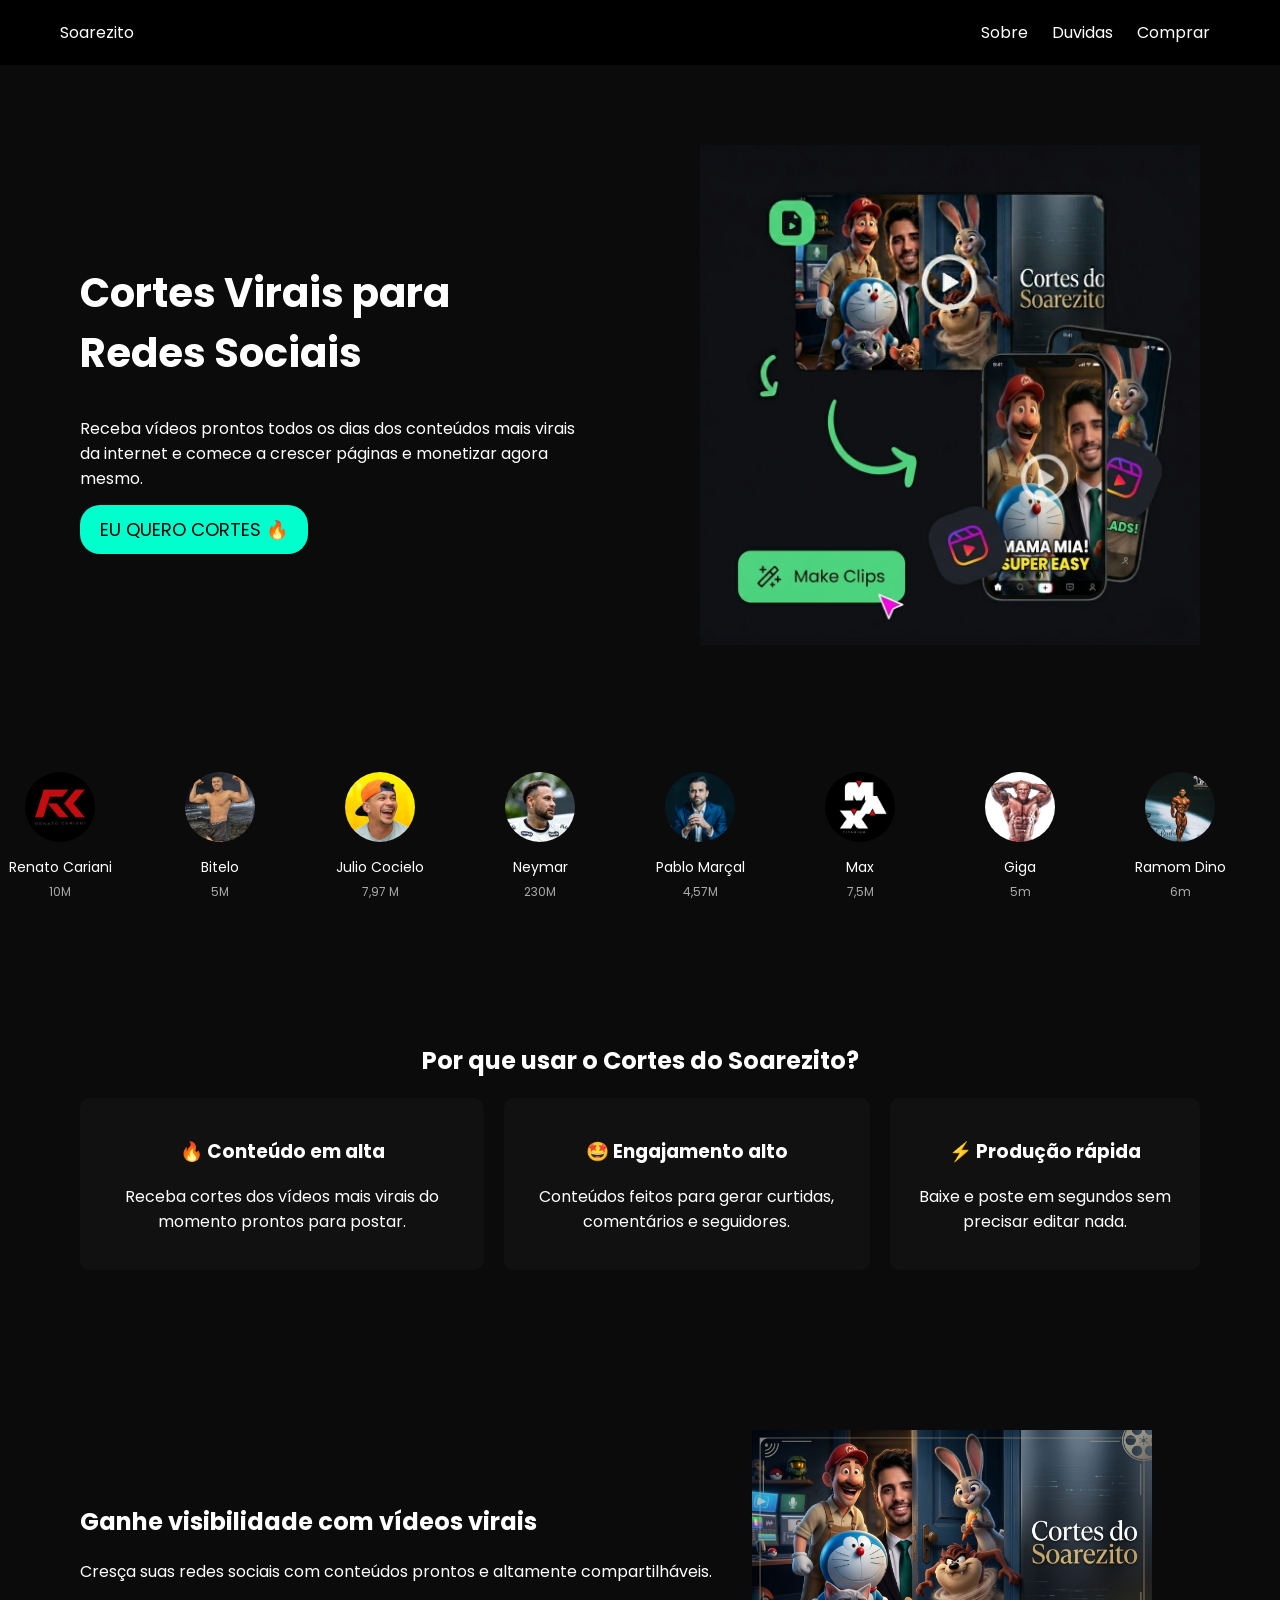
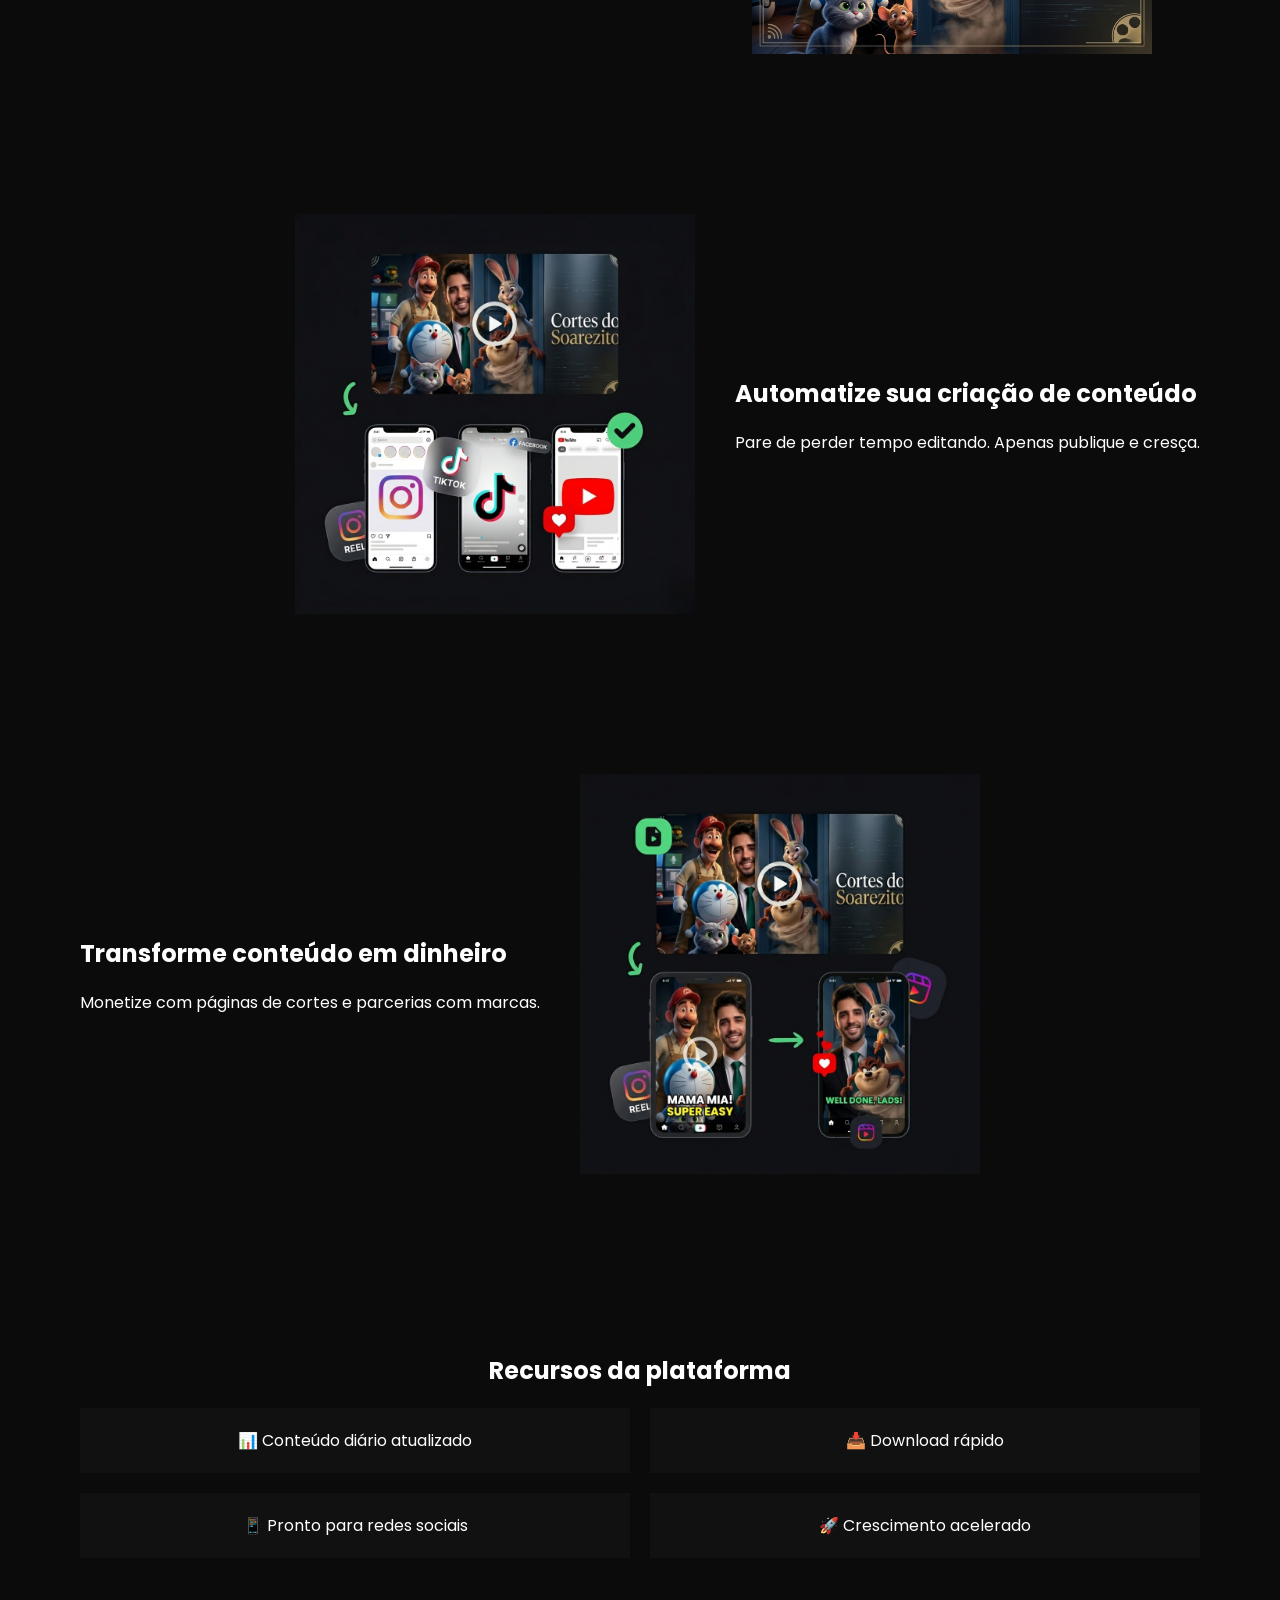
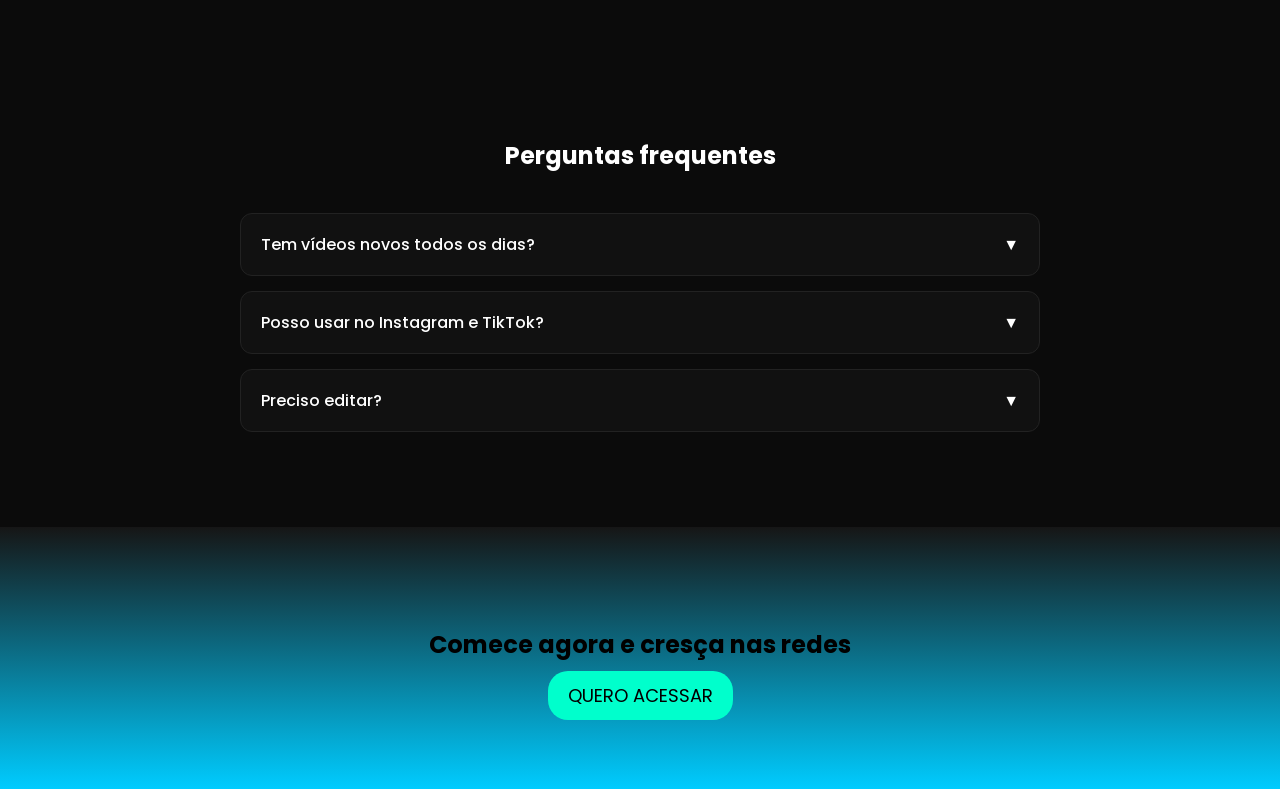
==== index.html @ 9e0bbc66 "first commit" ====
<!DOCTYPE html>
<html lang="pt-BR">
<head>
  <meta charset="UTF-8">
  <title>Cortes do Soarezito</title>
  <meta name="viewport" content="width=device-width, initial-scale=1.0">

  <link rel="stylesheet" href="style.css">
  <link href="https://fonts.googleapis.com/css2?family=Poppins:wght@300;500;700&display=swap" rel="stylesheet">
</head>

<body>

<!-- 🔝 NAVBAR -->
<header class="navbar">
  <div class="logo">Soarezito</div>

  <nav>
    <a href="sobre.html">Sobre</a>
    <a href="#faq">Duvidas</a>
    <a href="#hero">Comprar</a>
  </nav>

  
</header>

<!-- 🔥 HERO COMPLETO -->
<section class="hero" id="hero">

  <div class="hero-left">
    <h1>Cortes Virais para Redes Sociais</h1>

    <p>
      Receba vídeos prontos todos os dias dos conteúdos mais virais da internet
      e comece a crescer páginas e monetizar agora mesmo.
    </p>

 <div class="cta-box">
  <a href="SEU_LINK_DE_COMPRA_AQUI" class="btn primary big pulse">
    EU QUERO CORTES 🔥
  </a>
  
</div>   
  </div>
  

  <div class="hero-right">
    <img src="img/imagemtopo.png" alt="">
  </div>

</section>
<!-- 🔁 CARROSSEL DE CRIADORES -->
<section class="creators">

  <div class="carousel">
    <div class="carousel-track">

      <!-- DUPLICA OS ITENS PRA LOOP INFINITO -->
      <div class="creator">
        <img src="img/renatocariane.jpg" alt="">
        <p>Renato Cariani</p>
        <span>10M</span>
      </div>

      <div class="creator">
        <img src="img/bitelo.jpg" alt="">
        <p>Bitelo</p>
        <span>5M</span>
      </div>

      <div class="creator">
        <img src="img/julioCocielo.jpg" alt="">
        <p>Julio Cocielo</p>
        <span>7,97 M</span>
      </div>

      <!-- DUPLICA PRA LOOP SUAVE -->
      <div class="creator">
        <img src="img/Neymar.jpg"  alt="">
        <p>Neymar</p>
        <span>230M</span>
      </div>

      <div class="creator">
        <img src="img/pablomarçal.jpg" alt="">
        <p>Pablo Marçal</p>
        <span>4,57M</span>
      </div>

      <div class="creator">
        <img src="img/max.jpg"  alt="">
        <p>Max</p>
        <span>7,5M</span>
      </div>

       <div class="creator">
        <img src="img/giga.jpg" alt="">
        <p>Giga</p>
        <span>5m</span>
      </div>

       <div class="creator">
        <img src="img/ramomdino.jpg" alt="">
        <p>Ramom Dino</p>
        <span>6m</span>
      </div>

      <div class="creator">
        <img src="img/renatocariane.jpg" alt="">
        <p>Renato Cariani</p>
        <span>10M</span>
      </div>

  <div class="creator">
        <img src="img/richard.jpg" alt="">
        <p>Richard</p>
        <span>6m</span>
      </div>

       <div class="creator">
        <img src="img/Neymar.jpg"  alt="">
        <p>Neymar</p>
        <span>230M</span>
      </div>

      <div class="creator">
        <img src="img/pablomarçal.jpg" alt="">
        <p>Pablo Marçal</p>
        <span>4,57M</span>
      </div>

      <div class="creator">
        <img src="img/max.jpg"  alt="">
        <p>Max</p>
        <span>7,5M</span>
      </div>
       <div class="creator">
        <img src="img/Serjão.jpg"  alt="">
        <p>Space Today</p>
        <span>3,5M</span>
      </div>

      <div class="creator">
        <img src="img/Jogoaberto.jpg"  alt="">
        <p>Jogo Aberto</p>
        <span>6,5M</span>
      </div>

      <div class="creator">
        <img src="img/growph.jpg"  alt="">
        <p>JGrowph tv</p>
        <span>6,5M</span>
      </div>

      <div class="creator">
        <img src="img/renatocariane.jpg" alt="">
        <p>Renato Cariani</p>
        <span>10M</span>
      </div>

      <div class="creator">
        <img src="img/bitelo.jpg" alt="">
        <p>Bitelo</p>
        <span>5M</span>
      </div>

      <div class="creator">
        <img src="img/julioCocielo.jpg" alt="">
        <p>Julio Cocielo</p>
        <span>7,97 M</span>
      </div>

      <!-- DUPLICA PRA LOOP SUAVE -->
      <div class="creator">
        <img src="img/Neymar.jpg"  alt="">
        <p>Neymar</p>
        <span>230M</span>
      </div>

      <div class="creator">
        <img src="img/pablomarçal.jpg" alt="">
        <p>Pablo Marçal</p>
        <span>4,57M</span>
      </div>

      <div class="creator">
        <img src="img/max.jpg"  alt="">
        <p>Max</p>
        <span>7,5M</span>
      </div>

       <div class="creator">
        <img src="img/giga.jpg" alt="">
        <p>Giga</p>
        <span>5m</span>
      </div>

       <div class="creator">
        <img src="img/ramomdino.jpg" alt="">
        <p>Ramom Dino</p>
        <span>6m</span>
      </div>

      <div class="creator">
        <img src="img/renatocariane.jpg" alt="">
        <p>Renato Cariani</p>
        <span>10M</span>
      </div>

  <div class="creator">
        <img src="img/richard.jpg" alt="">
        <p>Richard</p>
        <span>6m</span>
      </div>

       <div class="creator">
        <img src="img/Neymar.jpg"  alt="">
        <p>Neymar</p>
        <span>230M</span>
      </div>

      <div class="creator">
        <img src="img/pablomarçal.jpg" alt="">
        <p>Pablo Marçal</p>
        <span>4,57M</span>
      </div>

      <div class="creator">
        <img src="img/max.jpg"  alt="">
        <p>Max</p>
        <span>7,5M</span>
      </div>
       <div class="creator">
        <img src="img/Serjão.jpg"  alt="">
        <p>Space Today</p>
        <span>3,5M</span>
      </div>

      <div class="creator">
        <img src="img/Jogoaberto.jpg"  alt="">
        <p>Jogo Aberto</p>
        <span>6,5M</span>
      </div>

      <div class="creator">
        <img src="img/growph.jpg"  alt="">
        <p>JGrowph tv</p>
        <span>6,5M</span>
      </div>
    </div>
  </div>

</section>

<!-- 🔥 BENEFÍCIOS GRANDES -->
<section class="benefits">

  <h2>Por que usar o Cortes do Soarezito?</h2>

  <div class="benefits-grid">

    <div class="benefit">
      <h3>🔥 Conteúdo em alta</h3>
      <p>Receba cortes dos vídeos mais virais do momento prontos para postar.</p>
    </div>

    <div class="benefit">
      <h3>🤩 Engajamento alto</h3>
      <p>Conteúdos feitos para gerar curtidas, comentários e seguidores.</p>
    </div>

    <div class="benefit">
      <h3>⚡ Produção rápida</h3>
      <p>Baixe e poste em segundos sem precisar editar nada.</p>
    </div>

  </div>

</section>

<!-- 🔄 SEÇÕES ALTERNADAS (IGUAL OPUS) -->
<section class="split">
  <div class="text">
    <h2>Ganhe visibilidade com vídeos virais</h2>
    <p>
      Cresça suas redes sociais com conteúdos prontos e altamente compartilháveis.
    </p>
  </div>
  <img src="img/imagemcortbanner.png" alt="">
</section>

<section class="split reverse">
  <div class="text">
    <h2>Automatize sua criação de conteúdo</h2>
    <p>
      Pare de perder tempo editando. Apenas publique e cresça.
    </p>
  </div>
  <img src="img/cortesimagemdivulgação.jpg" alt="">
</section>

<section class="split">
  <div class="text">
    <h2>Transforme conteúdo em dinheiro</h2>
    <p>
      Monetize com páginas de cortes e parcerias com marcas.
    </p>
  </div>
  <img src="img/cortenovo.png" alt="">
</section>

<!-- ⚙️ FEATURES COMPLETO -->
<section class="features">
  <h2>Recursos da plataforma</h2>

  <div class="grid">
    <div class="card">📊 Conteúdo diário atualizado</div>
    <div class="card">📥 Download rápido</div>
    <div class="card">📱 Pronto para redes sociais</div>
    <div class="card">🚀 Crescimento acelerado</div>
  </div>
</section>

<!-- ❓ FAQ -->
<section class="faq" id="faq">
  <h2>Perguntas frequentes</h2>

  <div class="faq-item">
    <div class="q">Tem vídeos novos todos os dias?</div>
    <div class="a">Sim, você recebe conteúdos atualizados diariamente.</div>
  </div>

  <div class="faq-item">
    <div class="q">Posso usar no Instagram e TikTok?</div>
    <div class="a">Sim, os vídeos são otimizados para todas as plataformas.</div>
  </div>

  <div class="faq-item">
    <div class="q">Preciso editar?</div>
    <div class="a">Não, tudo já vem pronto.</div>
  </div>

</section>

<!-- 🚀 CTA FINAL -->
<section class="cta">
  <h2>Comece agora e cresça nas redes</h2>
  <a href="#" class="btn primary big">QUERO ACESSAR</a>
</section>

<script src="js/script.js" defer></script>
</body>
</html>
---- style.css ----
body {
  margin: 0;
  font-family: 'Poppins';
  background: #0b0b0b;
  color: white;
}

/* NAVBAR */
.navbar {
  display: flex;
  justify-content: space-between;
  padding: 20px 60px;
  align-items: center;
  position: sticky;
  top: 0;
  background: #000;
}

.navbar a {
  margin: 0 10px;
  color: white;
  text-decoration: none;
}

/* HERO */
.hero {
  display: flex;
  padding: 80px;
  align-items: center;
  justify-content: space-between;
}.hero-right img {
  width: 500px;
}

.hero-left {
  max-width: 500px;
}

.hero h1 {
  font-size: 40px;
}

.input-box {
  display: flex;
  margin: 20px 0;
}

.input-box input {
  flex: 1;
  padding: 15px;
  border-radius: 10px 0 0 10px;
  border: none;
}


.input-box button {
  padding: 15px;
  background: #00ffcc;
  border: none;
}
/*botão do inicio*/
.cta-box {
  margin: 25px 0;
}

/* botão maior */
.big {
  font-size: 18px;
  padding: 18px 35px;
}

/* efeito pulse (chama atenção) */
.pulse {
  animation: pulse 1.5s infinite;
}

@keyframes pulse {
  0% {
    transform: scale(1);
    box-shadow: 0 0 0 0 rgba(0,255,204, 0.7);
  }
  70% {
    transform: scale(1.05);
    box-shadow: 0 0 0 15px rgba(0,255,204, 0);
  }
  100% {
    transform: scale(1);
  }
}
/* BOTÕES */
.btn {
  padding: 12px 20px;
  border-radius: 20px;
  text-decoration: none;
}

.primary {
  background: #00ffcc;
  color: black;
}

/* BENEFITS */
.benefits {
  padding: 80px;
  text-align: center;
}

.benefits-grid {
  display: flex;
  gap: 20px;
  justify-content: center;
}

.benefit {
  background: #111;
  padding: 20px;
  border-radius: 10px;
}

/* SPLIT */
.split {
  display: flex;
  padding: 80px;
  gap: 40px;
  align-items: center;
}

.reverse {
  flex-direction: row-reverse;
}

.split img {
  width: 400px;
} /*imagens em movimento*/
.creators {
  overflow: hidden;
  padding: 40px 0;
  
}

/* container */
.carousel {
  width: 100%;
  overflow: hidden;
}

/* trilho animado */
.carousel-track {
  display: flex;
  gap: 40px;
  width: max-content;
  animation: scroll 20s linear infinite;
}

/* animação infinita */
@keyframes scroll {
  from {
    transform: translateX(0);
  }
  to {
    transform: translateX(-50%);
  }
}

/* card */
.creator {
  text-align: center;
  min-width: 120px;
}

/* imagem redonda */
.creator img {
  width: 70px;
  height: 70px;
  border-radius: 50%;
  margin-bottom: 8px;
  object-fit: cover;
}

/* nome */
.creator p {
  font-size: 14px;
  margin: 0;
}

/* seguidores */
.creator span {
  font-size: 12px;
  color: #aaa;
}

/* FEATURES */
.features {
  padding: 80px;
  text-align: center;
}

.grid {
  display: grid;
  grid-template-columns: repeat(2, 1fr);
  gap: 20px;
}

.card {
  background: #111;
  padding: 20px;
}

.faq {
  padding: 80px 20px;
  max-width: 800px;
  margin: auto;
}

.faq h2 {
  text-align: center;
  margin-bottom: 40px;
}

.faq-item {
  background: #111;
  border-radius: 12px;
  margin-bottom: 15px;
  overflow: hidden;
  transition: 0.3s;
  border: 1px solid #222;
}

.faq-item:hover {
  border-color: #00ffcc;
}

.q {
  padding: 18px 20px;
  cursor: pointer;
  font-weight: 500;
  position: relative;
}

/* seta */
.q::after {
  content: "▼";
  position: absolute;
  right: 20px;
  transition: 0.3s;
}

/* quando ativo */
.faq-item.active .q::after {
  transform: rotate(180deg);
}

.a {
  max-height: 0;
  overflow: hidden;
  padding: 0 20px;
  color: #aaa;
  transition: all 0.4s ease;
}

.faq-item.active .a {
  max-height: 200px;
  padding: 15px 20px 20px;
}

/* CTA */
.cta {
  text-align: center;
  padding: 80px;
  background: linear-gradient(#161616, #00ccff);
  color: black;
}
.cta .btn:hover {
  transform: scale(1.1);
  background: #111;
  box-shadow: 0 15px 40px rgba(0,0,0,0.6);
}@keyframes pulseDark {
  0% {
    box-shadow: 0 0 0 0 rgba(0,0,0,0.5);
  }
  70% {
    box-shadow: 0 0 0 15px rgba(0,0,0,0);
  }
  100% {
    box-shadow: 0 0 0 0 rgba(0,0,0,0);
  }
}

/* RESPONSIVE */
@media (max-width: 900px) {

  .hero {
    flex-direction: column;
    text-align: center;
    padding: 40px 20px;
  }

  .hero-right img {
    width: 100%;
    max-width: 300px;
    margin-top: 20px;
  }

  .split {
    flex-direction: column;
    padding: 40px 20px;
    text-align: center;
  }

  .split img {
    width: 100%;
    max-width: 300px;
  }

  .benefits-grid {
    flex-direction: column;
  }

  .grid {
    grid-template-columns: 1fr;
  }

  .navbar {
    padding: 20px;
    flex-direction: column;
    gap: 10px;
  }

}
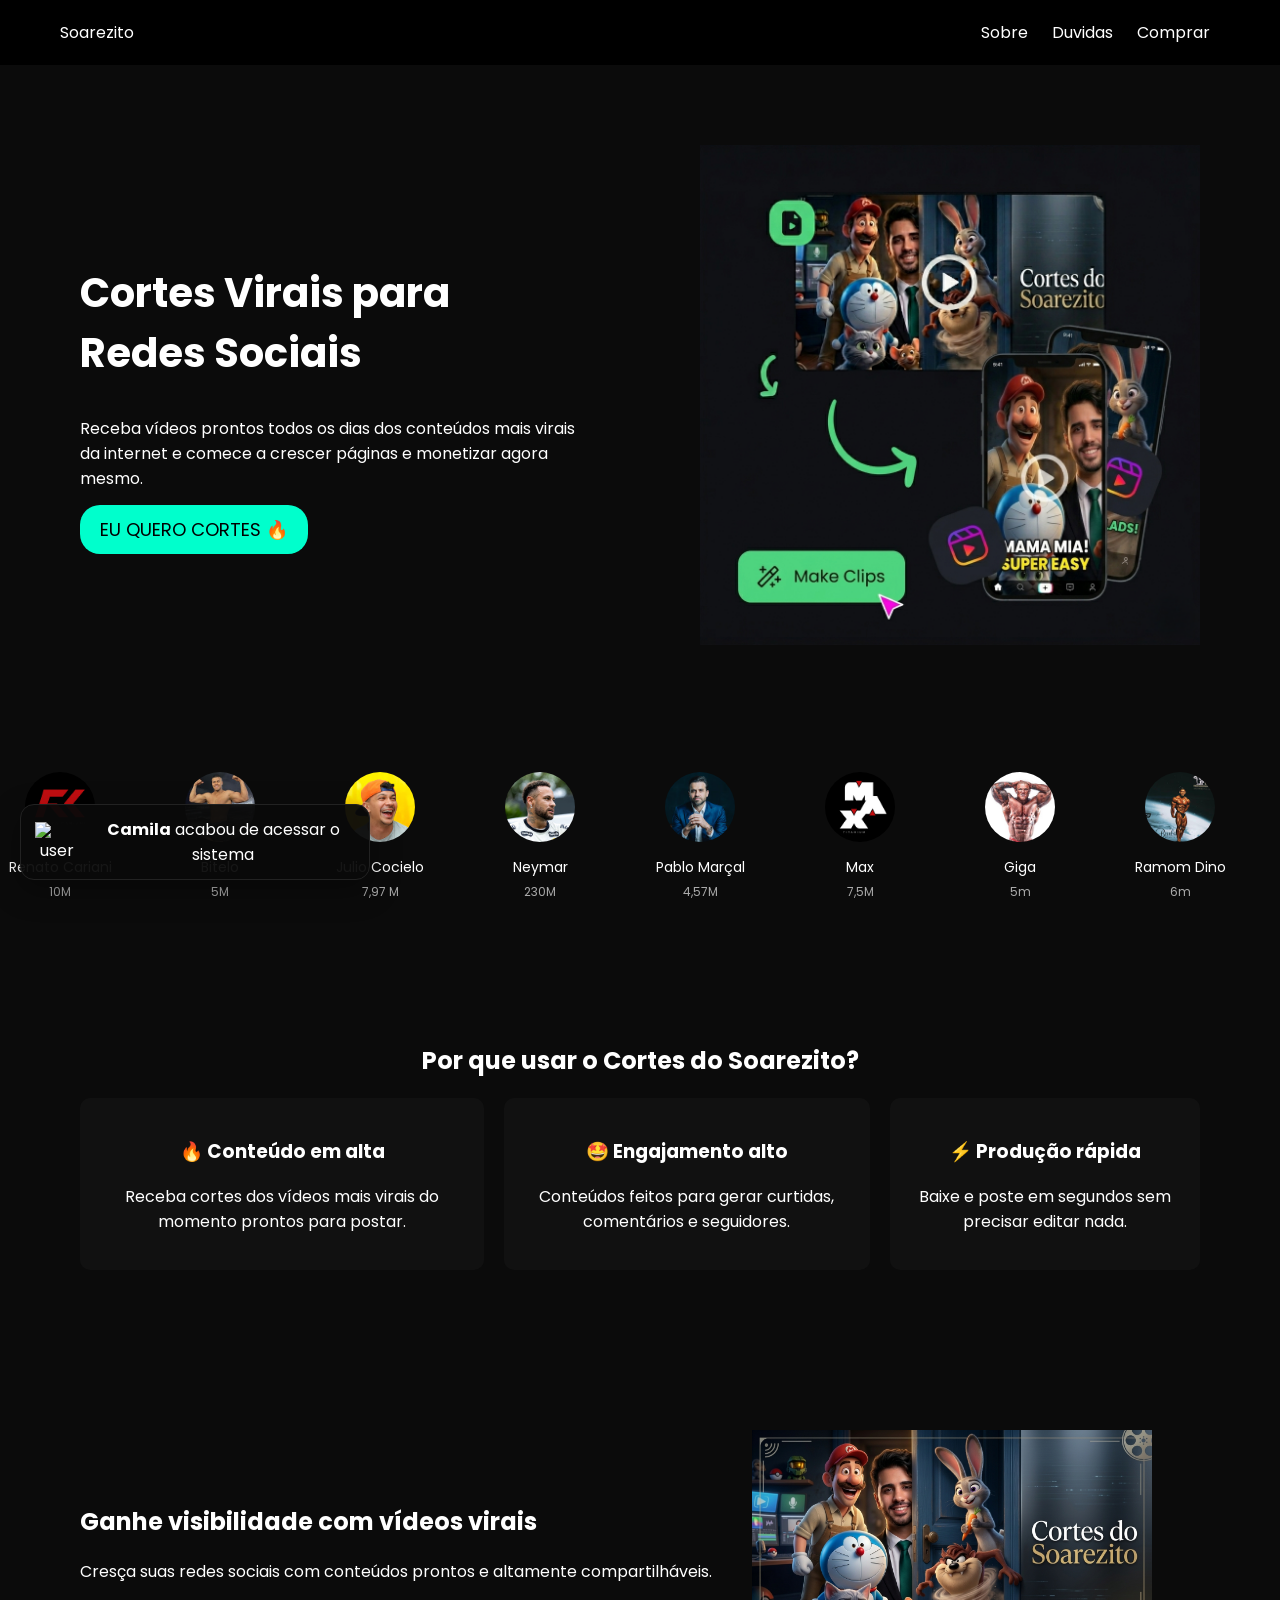
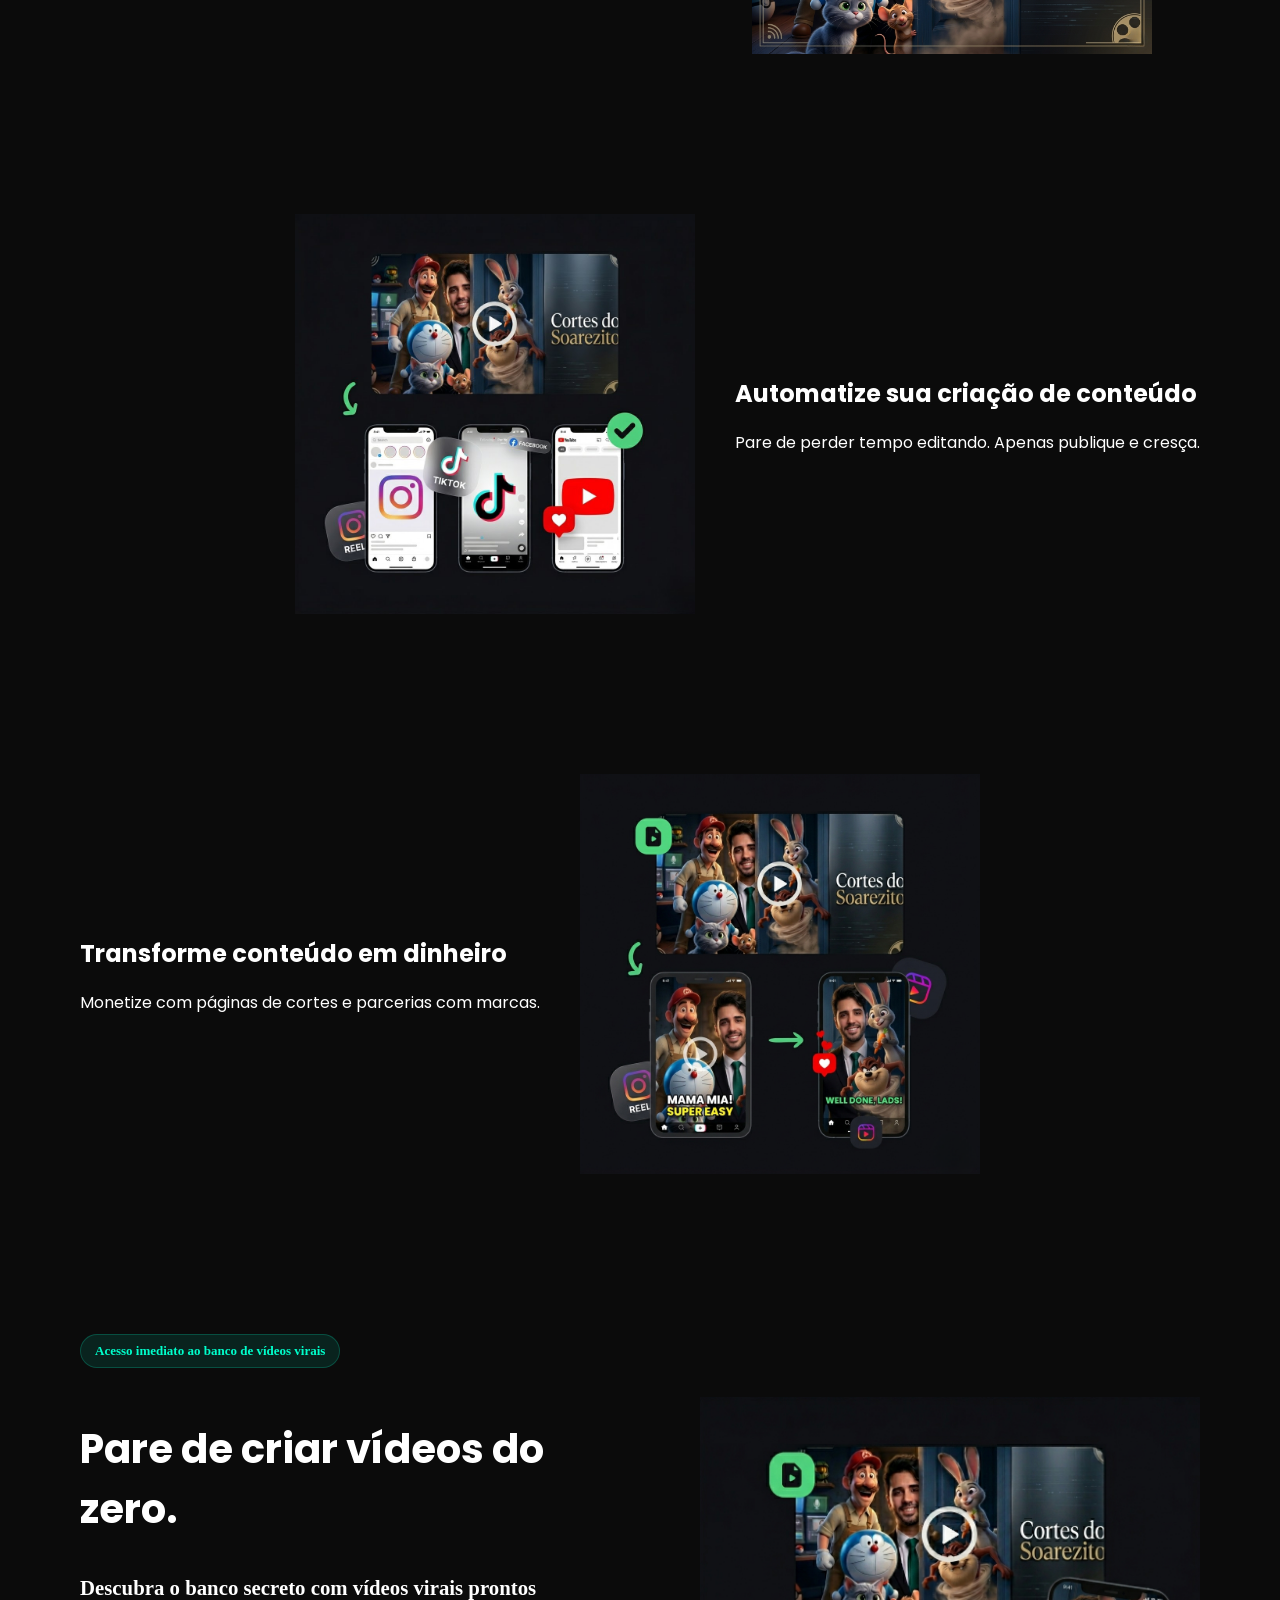
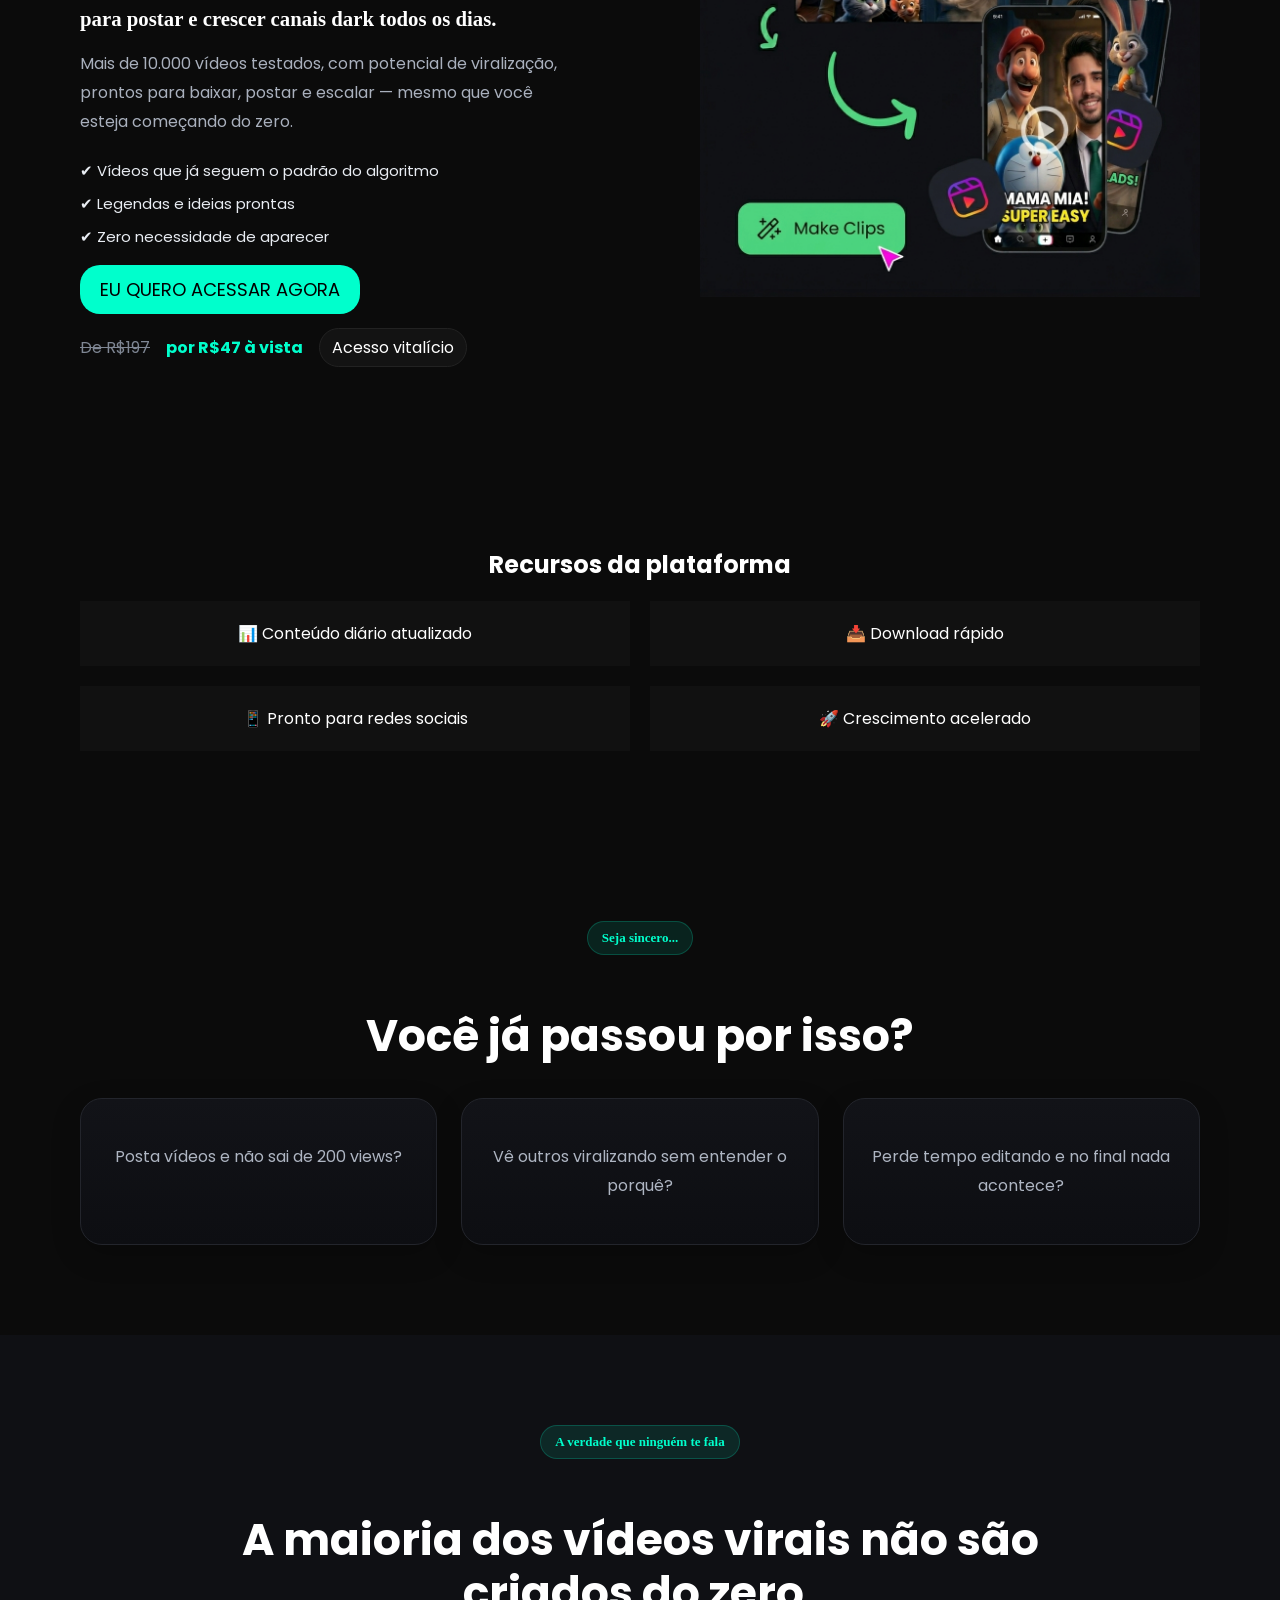
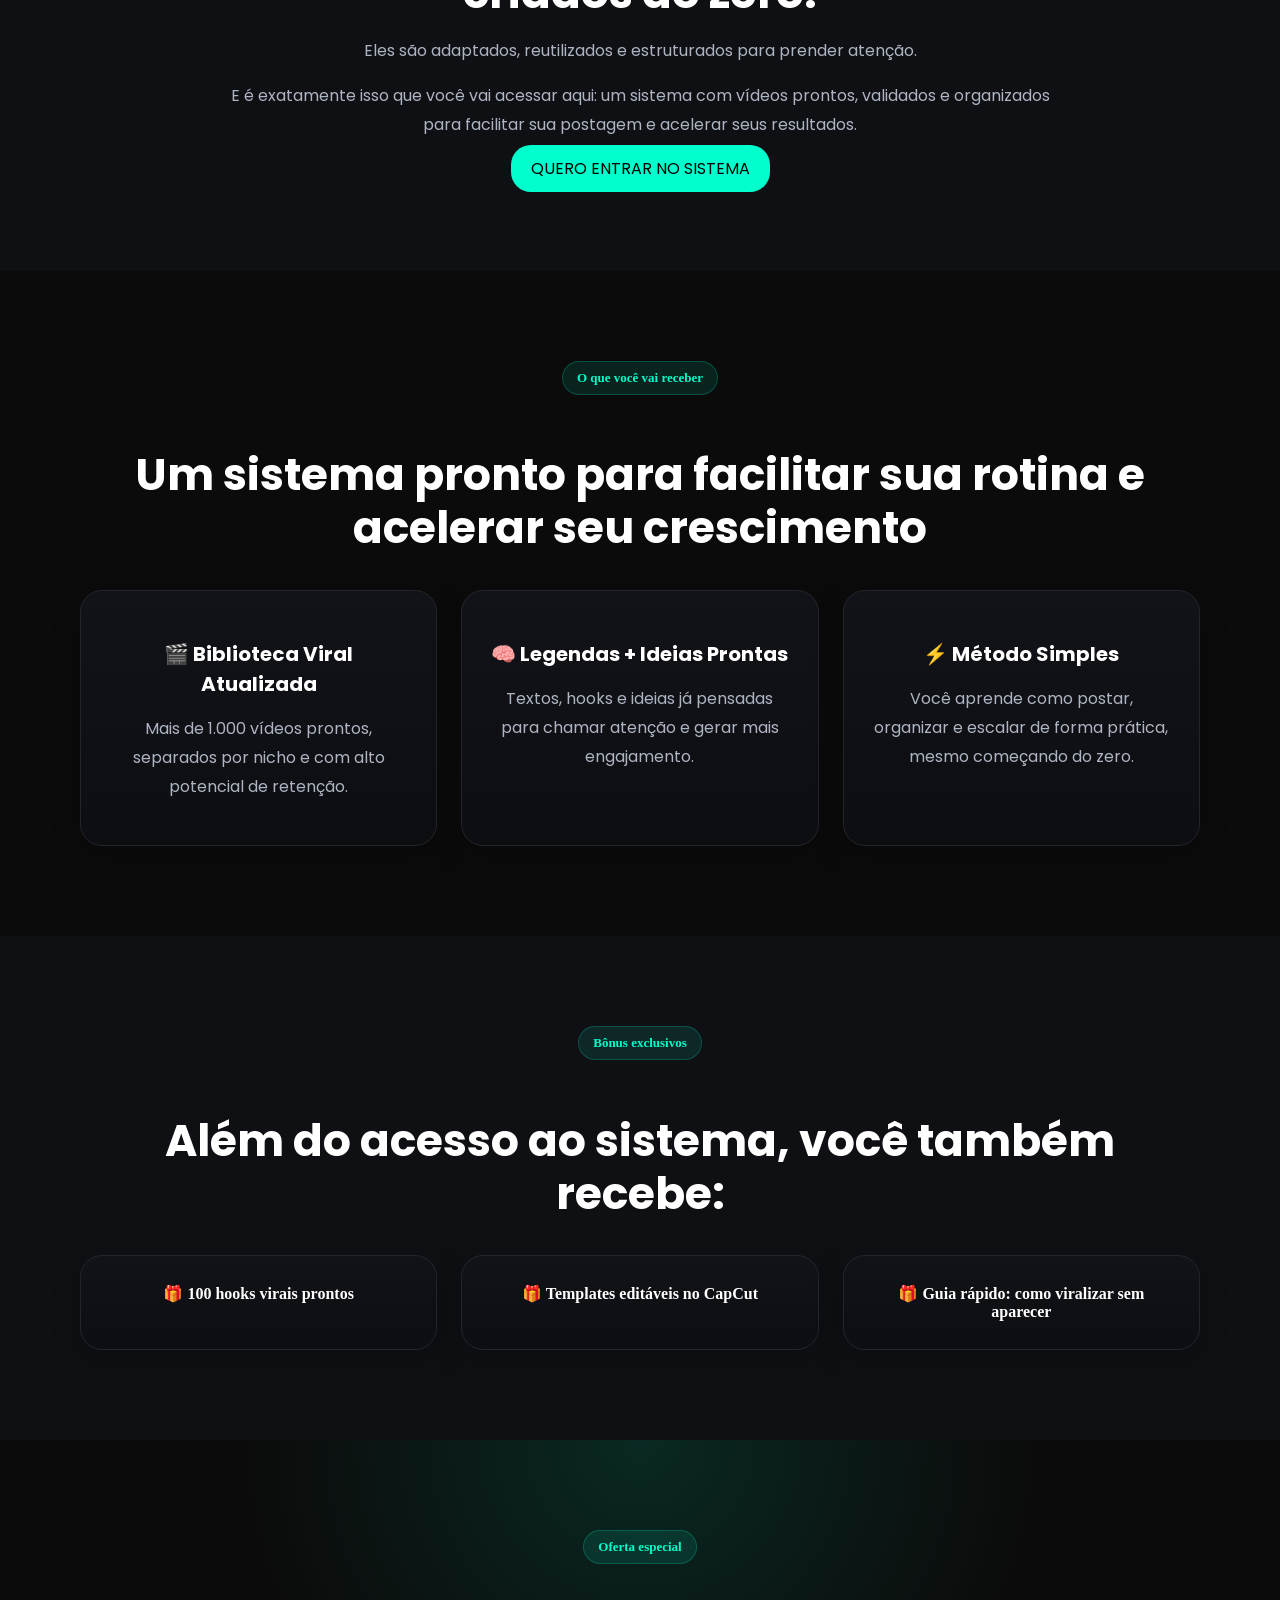
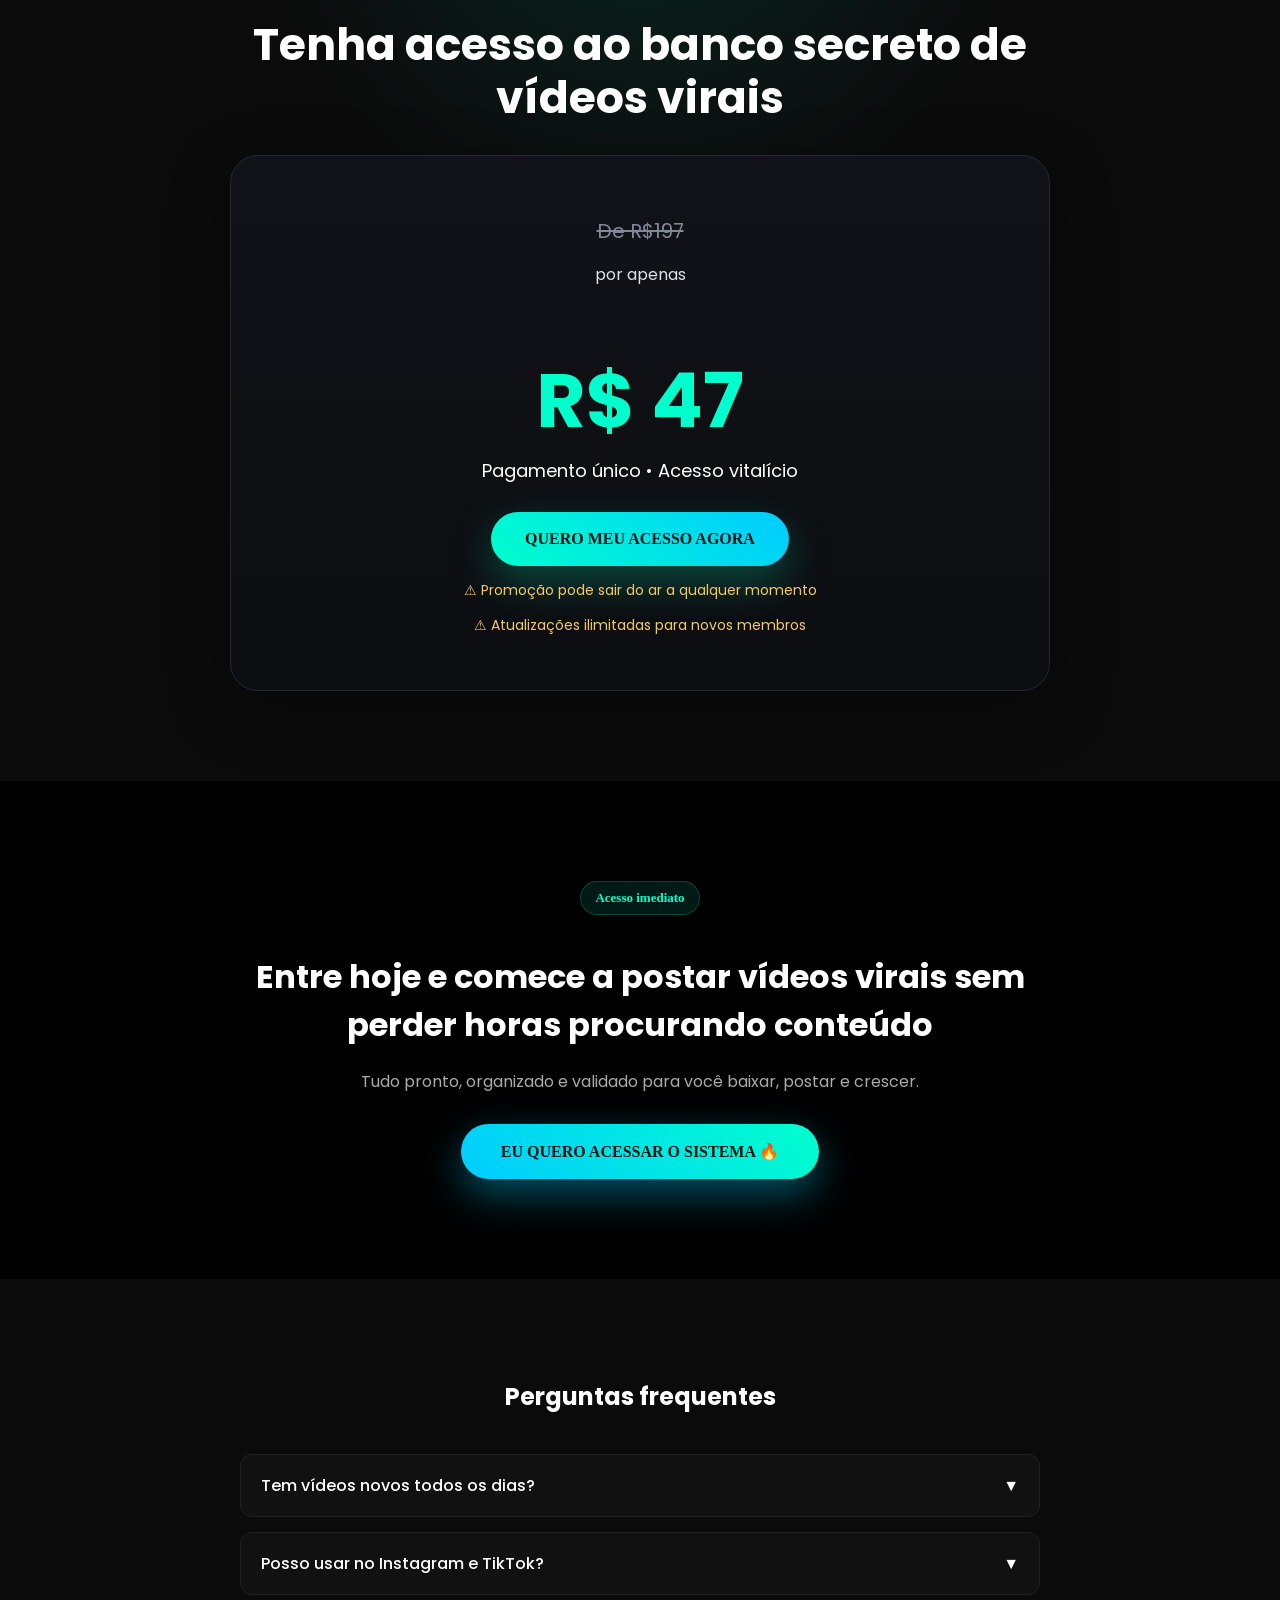
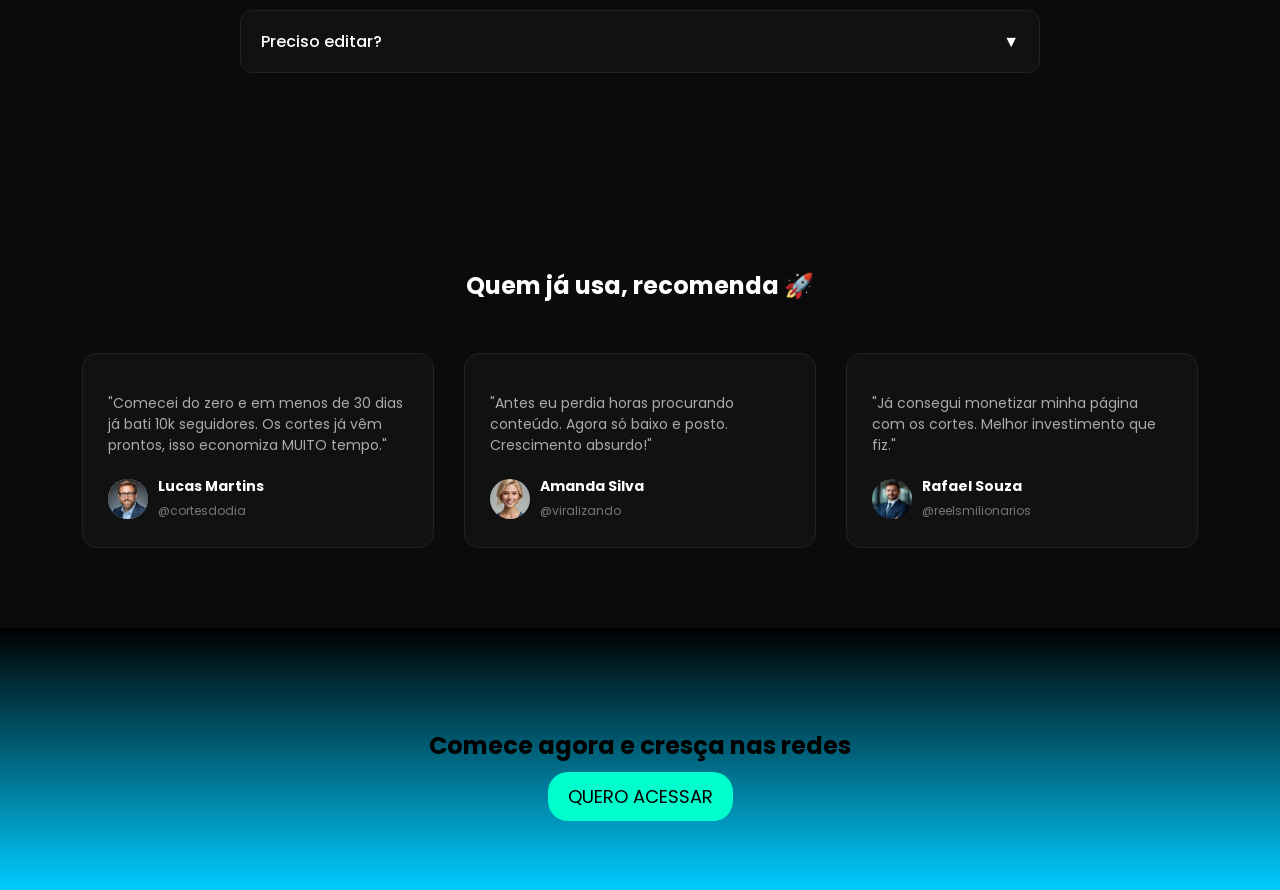
==== commit bf137f05: "first atualizado" ====
--- a/index.html
+++ b/index.html
@@ -307,8 +307,46 @@
     </p>
   </div>
   <img src="img/cortenovo.png" alt="">
-</section>
-
+<!-- seção de informções e venda -->
+  
+</section>
+<section class="hero" id="hero">
+  <div class="hero-left">
+    <span class="tag">Acesso imediato ao banco de vídeos virais</span>
+
+    <h1>Pare de criar vídeos do zero.</h1>
+
+    <p class="hero-subtitle">
+      Descubra o banco secreto com vídeos virais prontos para postar e crescer canais dark todos os dias.
+    </p>
+
+    <p class="hero-description">
+      Mais de 10.000 vídeos testados, com potencial de viralização, prontos para baixar, postar e escalar — mesmo que você esteja começando do zero.
+    </p>
+
+    <div class="hero-mini-benefits">
+      <span>✔ Vídeos que já seguem o padrão do algoritmo</span>
+      <span>✔ Legendas e ideias prontas</span>
+      <span>✔ Zero necessidade de aparecer</span>
+    </div>
+
+    <div class="cta-box">
+      <a href="SEU_LINK_DE_MEMBROS_AQUI" class="btn primary big pulse">
+        EU QUERO ACESSAR AGORA
+      </a>
+    </div>
+
+    <div class="price-inline">
+      <span class="old-price">De R$197</span>
+      <span class="new-price">por R$47 à vista</span>
+      <span class="lifetime">Acesso vitalício</span>
+    </div>
+  </div>
+
+  <div class="hero-right">
+    <img src="img/imagemtopo.png" alt="Banco de vídeos virais">
+  </div>
+</section>
 <!-- ⚙️ FEATURES COMPLETO -->
 <section class="features">
   <h2>Recursos da plataforma</h2>
@@ -320,7 +358,122 @@
     <div class="card">🚀 Crescimento acelerado</div>
   </div>
 </section>
-
+<!--seção para quem ainda está com duvidas -->
+
+<section class="pain-section">
+  <div class="container">
+    <span class="section-tag">Seja sincero...</span>
+    <h2>Você já passou por isso?</h2>
+
+    <div class="pain-grid">
+      <div class="pain-card">
+        <p>Posta vídeos e não sai de 200 views?</p>
+      </div>
+
+      <div class="pain-card">
+        <p>Vê outros viralizando sem entender o porquê?</p>
+      </div>
+
+      <div class="pain-card">
+        <p>Perde tempo editando e no final nada acontece?</p>
+      </div>
+    </div>
+  </div>
+</section>
+<section class="belief-break">
+  <div class="container narrow">
+    <span class="section-tag">A verdade que ninguém te fala</span>
+    <h2>A maioria dos vídeos virais não são criados do zero.</h2>
+
+    <p>
+      Eles são adaptados, reutilizados e estruturados para prender atenção.
+    </p>
+
+    <p>
+      E é exatamente isso que você vai acessar aqui: um sistema com vídeos prontos, validados e organizados para facilitar sua postagem e acelerar seus resultados.
+    </p>
+
+    <a href="SEU_LINK_DE_MEMBROS_AQUI" class="btn primary">
+      QUERO ENTRAR NO SISTEMA
+    </a>
+  </div>
+</section>
+<section class="deliver-section" id="recursos">
+  <div class="container">
+    <span class="section-tag">O que você vai receber</span>
+    <h2>Um sistema pronto para facilitar sua rotina e acelerar seu crescimento</h2>
+
+    <div class="deliver-grid">
+      <div class="deliver-card">
+        <h3>🎬 Biblioteca Viral Atualizada</h3>
+        <p>Mais de 1.000 vídeos prontos, separados por nicho e com alto potencial de retenção.</p>
+      </div>
+
+      <div class="deliver-card">
+        <h3>🧠 Legendas + Ideias Prontas</h3>
+        <p>Textos, hooks e ideias já pensadas para chamar atenção e gerar mais engajamento.</p>
+      </div>
+
+      <div class="deliver-card">
+        <h3>⚡ Método Simples</h3>
+        <p>Você aprende como postar, organizar e escalar de forma prática, mesmo começando do zero.</p>
+      </div>
+    </div>
+  </div>
+</section>
+<section class="bonus-section">
+  <div class="container">
+    <span class="section-tag">Bônus exclusivos</span>
+    <h2>Além do acesso ao sistema, você também recebe:</h2>
+
+    <div class="bonus-grid">
+      <div class="bonus-card">🎁 100 hooks virais prontos</div>
+      <div class="bonus-card">🎁 Templates editáveis no CapCut</div>
+      <div class="bonus-card">🎁 Guia rápido: como viralizar sem aparecer</div>
+    </div>
+  </div>
+</section>
+<section class="offer-section" id="comprar">
+  <div class="container narrow">
+    <span class="section-tag">Oferta especial</span>
+    <h2>Tenha acesso ao banco secreto de vídeos virais</h2>
+
+    <div class="offer-box">
+      <p class="offer-old">De R$197</p>
+      <p class="offer-now">por apenas</p>
+      <p class="offer-price">R$ 47</p>
+      <p class="offer-info">Pagamento único • Acesso vitalício</p>
+
+      <a href="SEU_LINK_DE_MEMBROS_AQUI" class="btn offer-btn">
+        QUERO MEU ACESSO AGORA
+      </a>
+
+      <p class="offer-warning">⚠ Promoção pode sair do ar a qualquer momento</p>
+      <p class="offer-warning">⚠ Atualizações ilimitadas para novos membros</p>
+    </div>
+  </div>
+</section>
+<!-- 🚀 CTA FINAL EXCLUSIVO -->
+<section class="cta-section-exclusive" id="cta">
+  <div class="container narrow">
+
+  <span class="section-tag">Acesso imediato</span>
+
+    <h2>
+      Entre hoje e comece a postar vídeos virais sem perder horas procurando conteúdo
+    </h2>
+
+    <p>
+      Tudo pronto, organizado e validado para você baixar, postar e crescer.
+    </p>
+
+    <a href="SEU_LINK_DE_MEMBROS_AQUI" class="cta-btn-exclusive">
+      EU QUERO ACESSAR O SISTEMA 🔥
+    </a>
+
+  </div>
+</section>
+</section>
 <!-- ❓ FAQ -->
 <section class="faq" id="faq">
   <h2>Perguntas frequentes</h2>
@@ -341,13 +494,79 @@
   </div>
 
 </section>
-
+<!-- 💬 DEPOIMENTOS -->
+<section class="testimonials">
+
+  <h2>Quem já usa, recomenda 🚀</h2>
+
+  <div class="testimonials-grid">
+
+    <div class="testimonial">
+      <p>
+        "Comecei do zero e em menos de 30 dias já bati 10k seguidores. 
+        Os cortes já vêm prontos, isso economiza MUITO tempo."
+      </p>
+
+      <div class="user">
+        <img src="img/imagescortehomem.jpeg" alt="">
+        <div>
+          <strong>Lucas Martins</strong>
+          <span>@cortesdodia</span>
+        </div>
+      </div>
+    </div>
+
+    <div class="testimonial">
+      <p>
+        "Antes eu perdia horas procurando conteúdo. Agora só baixo e posto. 
+        Crescimento absurdo!"
+      </p>
+
+      <div class="user">
+        <img src="img/imagescortes.jpeg" alt="">
+        <div>
+          <strong>Amanda Silva</strong>
+          <span>@viralizando</span>
+        </div>
+      </div>
+    </div>
+
+    <div class="testimonial">
+      <p>
+        "Já consegui monetizar minha página com os cortes. Melhor investimento que fiz."
+      </p>
+
+      <div class="user">
+        <img src="img/fotoria-ai-professional-headshots-hero3.jpg" alt="">
+        <div>
+          <strong>Rafael Souza</strong>
+          <span>@reelsmilionarios</span>
+        </div>
+      </div>
+    </div>
+
+  </div>
+<!-- 🔔 NOTIFICAÇÃO DE PROVA SOCIAL -->
+<div class="live-notification-exclusive" id="liveNotification">
+  <img src="img/user1.jpg" alt="user">
+  <div class="live-text">
+    <strong id="liveName">João</strong>
+    <span>acabou de acessar o sistema</span>
+  </div>
+</div>
+</section>
 <!-- 🚀 CTA FINAL -->
 <section class="cta">
   <h2>Comece agora e cresça nas redes</h2>
   <a href="#" class="btn primary big">QUERO ACESSAR</a>
 </section>
-
+<div class="live-notification-exclusive" id="liveNotification">
+  <div class="live-notification-avatar"></div>
+  <div class="live-notification-content">
+    <strong id="liveName">Lucas</strong>
+    <span>acabou de acessar o sistema</span>
+  </div>
+</div>
 <script src="js/script.js" defer></script>
 </body>
 </html>
--- a/style.css
+++ b/style.css
@@ -267,7 +267,7 @@
 .cta {
   text-align: center;
   padding: 80px;
-  background: linear-gradient(#161616, #00ccff);
+  background: linear-gradient(#000000, #00ccff);
   color: black;
 }
 .cta .btn:hover {
@@ -286,6 +286,451 @@
   }
 }
 
+/*parte de comentários*/
+/* TESTIMONIALS */
+.testimonials {
+  padding: 80px 20px;
+  text-align: center;
+  background: #0b0b0b;
+}
+
+.testimonials h2 {
+  margin-bottom: 50px;
+}
+
+.testimonials-grid {
+  display: flex;
+  justify-content: center;
+  gap: 30px;
+  flex-wrap: wrap;
+}
+
+/* card */
+.testimonial {
+  background: #111;
+  padding: 25px;
+  border-radius: 15px;
+  max-width: 300px;
+  text-align: left;
+  border: 1px solid #222;
+  transition: 0.3s;
+}
+
+.testimonial:hover {
+  transform: translateY(-10px);
+  border-color: #00ffcc;
+}
+
+/* texto */
+.testimonial p {
+  color: #aaa;
+  font-size: 14px;
+  margin-bottom: 20px;
+}
+
+/* user */
+.user {
+  display: flex;
+  align-items: center;
+  gap: 10px;
+}
+
+.user img {
+  width: 40px;
+  height: 40px;
+  border-radius: 50%;
+}
+
+.user strong {
+  display: block;
+  font-size: 14px;
+}
+
+.user span {
+  font-size: 12px;
+  color: #777;
+}
+/*seção quem está com duvidas do produto reforçando a compra*/
+.container {
+  width: min(1120px, calc(100% - 40px));
+  margin: 0 auto;
+}
+
+.narrow {
+  max-width: 820px;
+  margin: 0 auto;
+  text-align: center;
+}
+
+.tag,
+.section-tag,
+.dark-tag {
+  
+  display: inline-block;
+  padding: 8px 14px;
+  border-radius: 999px;
+  font-size: 13px;
+  font-weight: 600;
+  margin-bottom: 18px;
+  background: rgba(0, 255, 204, 0.1);
+  color: #00ffcc;
+  border: 1px solid rgba(0, 255, 204, 0.2);
+}
+
+.dark-tag {
+  background: rgba(0, 0, 0, 0.12);
+  color: #041412;
+  border-color: rgba(0, 0, 0, 0.15);
+}
+
+.hero-subtitle {
+  font-size: 1.3rem;
+  font-weight: 600;
+  line-height: 1.5;
+  color: #fff;
+  margin-bottom: 12px;
+}
+
+.hero-description {
+  color: #a9b0bd;
+  line-height: 1.8;
+  margin-bottom: 22px;
+}
+
+.hero-mini-benefits {
+  display: grid;
+  gap: 10px;
+  margin: 22px 0 28px;
+}
+
+.hero-mini-benefits span {
+  color: #e9edf3;
+  font-size: 15px;
+}
+
+.price-inline {
+  display: flex;
+  flex-wrap: wrap;
+  gap: 10px 16px;
+  align-items: center;
+  margin-top: 18px;
+}
+
+.old-price {
+  color: #7f8794;
+  text-decoration: line-through;
+}
+
+.new-price {
+  color: #00ffcc;
+  font-weight: 700;
+}
+
+.lifetime {
+  color: #fff;
+  background: #131313;
+  padding: 6px 12px;
+  border-radius: 999px;
+  border: 1px solid #222;
+}
+
+.pain-section,
+.belief-break,
+.deliver-section,
+.bonus-section,
+.offer-section,
+.guarantee-section {
+  padding: 90px 20px;
+}
+
+.pain-section,
+.deliver-section,
+.guarantee-section {
+  background: #0b0b0b;
+}
+
+.belief-break,
+.bonus-section {
+  background: #0f1014;
+}
+
+.pain-section h2,
+.belief-break h2,
+.deliver-section h2,
+.bonus-section h2,
+.offer-section h2,
+.guarantee-section h2 {
+  margin-bottom: 18px;
+  font-size: clamp(28px, 4vw, 44px);
+  line-height: 1.2;
+}
+
+.pain-grid,
+.deliver-grid,
+.bonus-grid {
+  display: grid;
+  grid-template-columns: repeat(3, 1fr);
+  gap: 24px;
+  margin-top: 35px;
+}
+
+.pain-card,
+.deliver-card,
+.bonus-card {
+  background: linear-gradient(180deg, #121318, #0d0e12);
+  border: 1px solid #23252c;
+  border-radius: 22px;
+  padding: 28px;
+  box-shadow: 0 10px 30px rgba(0, 0, 0, 0.2);
+}
+
+.pain-card p,
+.deliver-card p,
+.belief-break p,
+.guarantee-section p {
+  color: #aeb5c2;
+  line-height: 1.8;
+}
+
+.deliver-card h3 {
+  margin-bottom: 12px;
+  font-size: 20px;
+}
+
+.bonus-card {
+  text-align: center;
+  font-weight: 600;
+  color: #fff;
+}
+
+.offer-section {
+  background:
+    radial-gradient(circle at top, rgba(0, 255, 204, 0.12), transparent 35%),
+    #0b0b0b;
+}
+
+.offer-box {
+  margin-top: 30px;
+  background: linear-gradient(180deg, #121318, #0b0d10);
+  border: 1px solid #252933;
+  border-radius: 28px;
+  padding: 40px 28px;
+  box-shadow: 0 18px 60px rgba(0, 0, 0, 0.35);
+}
+
+.offer-old {
+  color: #818898;
+  text-decoration: line-through;
+  margin-bottom: 6px;
+  font-size: 20px;
+}
+
+.offer-now {
+  color: #dce3ef;
+  margin-bottom: 8px;
+}
+
+.offer-price {
+  font-size: clamp(44px, 7vw, 76px);
+  line-height: 1;
+  font-weight: 700;
+  color: #00ffcc;
+  margin-bottom: 10px;
+}
+
+.offer-info {
+  color: #fff;
+  font-size: 18px;
+  margin-bottom: 28px;
+}
+
+.offer-btn {
+  display: inline-block;
+  background: linear-gradient(45deg, #00ffcc, #00ccff);
+  color: #041412;
+  font-weight: 800;
+  padding: 18px 34px;
+  border-radius: 999px;
+  text-decoration: none;
+  box-shadow: 0 16px 40px rgba(0, 255, 204, 0.25);
+  transition: transform .25s ease, box-shadow .25s ease;
+}
+
+.offer-btn:hover {
+  transform: translateY(-2px) scale(1.03);
+  box-shadow: 0 20px 46px rgba(0, 255, 204, 0.32);
+}
+
+.offer-warning {
+  margin-top: 14px;
+  color: #f5c76d;
+  font-size: 14px;
+}
+
+.cta-final-btn {
+  display: inline-block;
+  margin-top: 22px;
+  background: #000;
+  color: #00ffcc;
+  text-decoration: none;
+  font-weight: 800;
+  padding: 18px 34px;
+  border-radius: 999px;
+  box-shadow: 0 16px 38px rgba(0, 0, 0, 0.28);
+  transition: transform .25s ease, box-shadow .25s ease, background .25s ease;
+}
+
+.cta-final-btn:hover {
+  transform: translateY(-2px) scale(1.03);
+  background: #0f0f0f;
+  box-shadow: 0 18px 44px rgba(0, 0, 0, 0.38);
+}
+/* ===== CTA FINAL EXCLUSIVO ===== */
+
+.cta-section-exclusive {
+  background: #000;
+  padding: 100px 20px;
+  text-align: center;
+}
+
+.cta-section-exclusive h2 {
+  color: #fff;
+  font-size: 32px;
+  margin: 20px 0;
+}
+
+.cta-section-exclusive p {
+  color: #aaa;
+  max-width: 600px;
+  margin: 0 auto 30px;
+  line-height: 1.6;
+}
+
+/* BOTÃO EXCLUSIVO */
+.cta-btn-exclusive {
+  display: inline-block;
+  padding: 18px 40px;
+  border-radius: 40px;
+  font-weight: 800;
+  font-size: 16px;
+  text-decoration: none;
+
+  /* padrão do site */
+  background: linear-gradient(45deg, #00ccff, #00ffcc);
+  color: #041412;
+
+  /* destaque */
+  box-shadow: 0 15px 40px rgba(0, 204, 255, 0.4);
+
+  transition: all 0.3s ease;
+
+  /* animação */
+  animation: pulseExclusive 1.5s infinite;
+}
+
+/* hover */
+.cta-btn-exclusive:hover {
+  transform: scale(1.08);
+  box-shadow: 0 20px 50px rgba(0, 204, 255, 0.6);
+}
+
+/* animação exclusiva */
+@keyframes pulseExclusive {
+  0% {
+    transform: scale(1);
+    box-shadow: 0 0 0 0 rgba(0, 204, 255, 0.6);
+  }
+  70% {
+    transform: scale(1.06);
+    box-shadow: 0 0 0 20px rgba(0, 204, 255, 0);
+  }
+  100% {
+    transform: scale(1);
+  }
+}
+@media (max-width: 900px) {
+  .pain-grid,
+  .deliver-grid,
+  .bonus-grid {
+    grid-template-columns: 1fr;
+  }
+
+  .price-inline {
+    justify-content: center;
+  }
+}
+/* ===== NOTIFICAÇÃO FIXA EXCLUSIVA ===== */
+.live-notification-exclusive {
+  position: fixed;
+  left: 20px;
+  bottom: 20px;
+  z-index: 9999;
+
+  display: flex;
+  align-items: center;
+  gap: 12px;
+
+  min-width: 260px;
+  max-width: 320px;
+  padding: 12px 14px;
+
+  background: rgba(10, 10, 10, 0.95);
+  border: 1px solid #222;
+  border-radius: 14px;
+  box-shadow: 0 10px 30px rgba(0, 0, 0, 0.35);
+
+  opacity: 0;
+  visibility: hidden;
+  transform: translateY(30px);
+  transition: opacity 0.4s ease, transform 0.4s ease, visibility 0.4s ease;
+}
+
+.live-notification-exclusive.show {
+  opacity: 1;
+  visibility: visible;
+  transform: translateY(0);
+}
+
+.live-notification-avatar {
+  width: 42px;
+  height: 42px;
+  border-radius: 50%;
+  flex-shrink: 0;
+  background: linear-gradient(45deg, #00ccff, #00ffcc);
+}
+
+.live-notification-content {
+  display: flex;
+  flex-direction: column;
+  line-height: 1.3;
+}
+
+.live-notification-content strong {
+  color: #fff;
+  font-size: 14px;
+}
+
+.live-notification-content span {
+  color: #b8b8b8;
+  font-size: 12px;
+}
+
+@media (max-width: 600px) {
+  .live-notification-exclusive {
+    left: 12px;
+    right: 12px;
+    bottom: 12px;
+    min-width: auto;
+    max-width: none;
+  }
+}
+/* CENTRALIZAR TITULOS DESSAS SEÇÕES */
+.pain-section .container,
+.deliver-section .container,
+.bonus-section .container {
+  text-align: center;
+}
+
 /* RESPONSIVE */
 @media (max-width: 900px) {
 
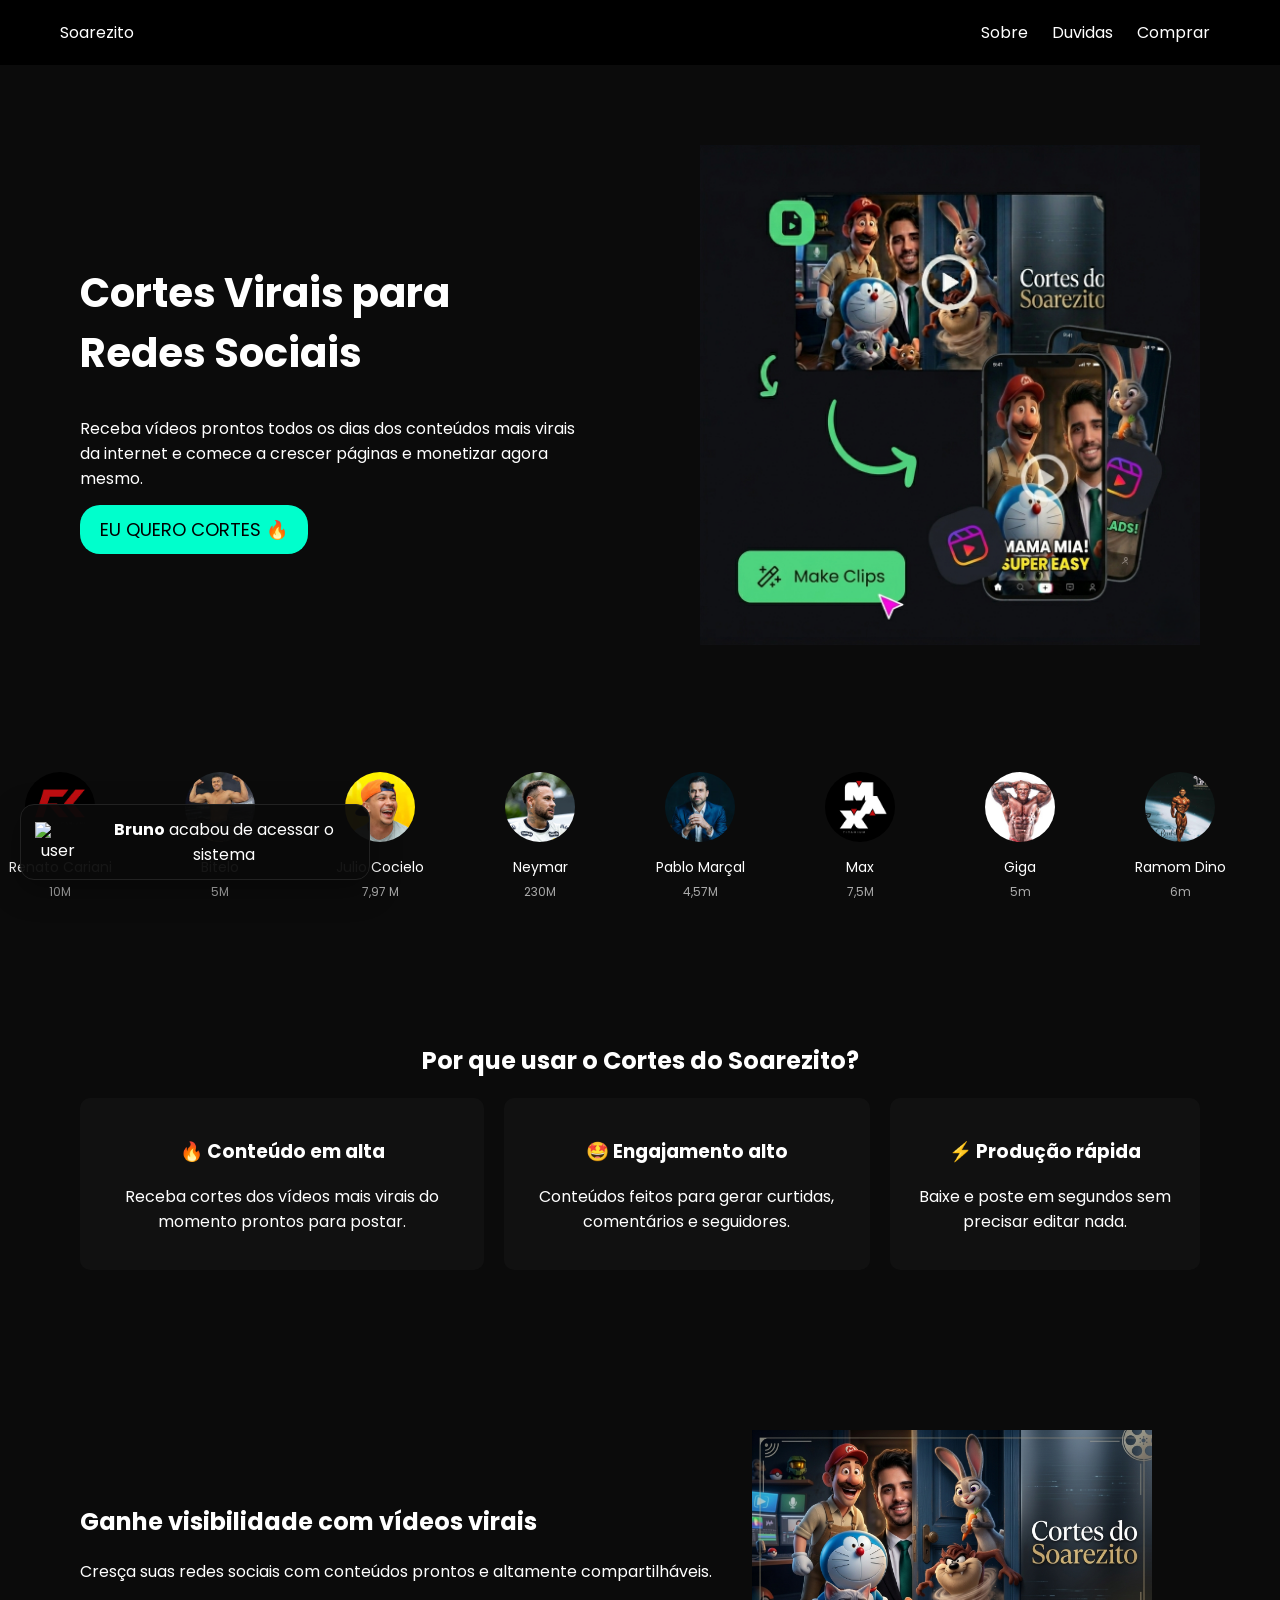
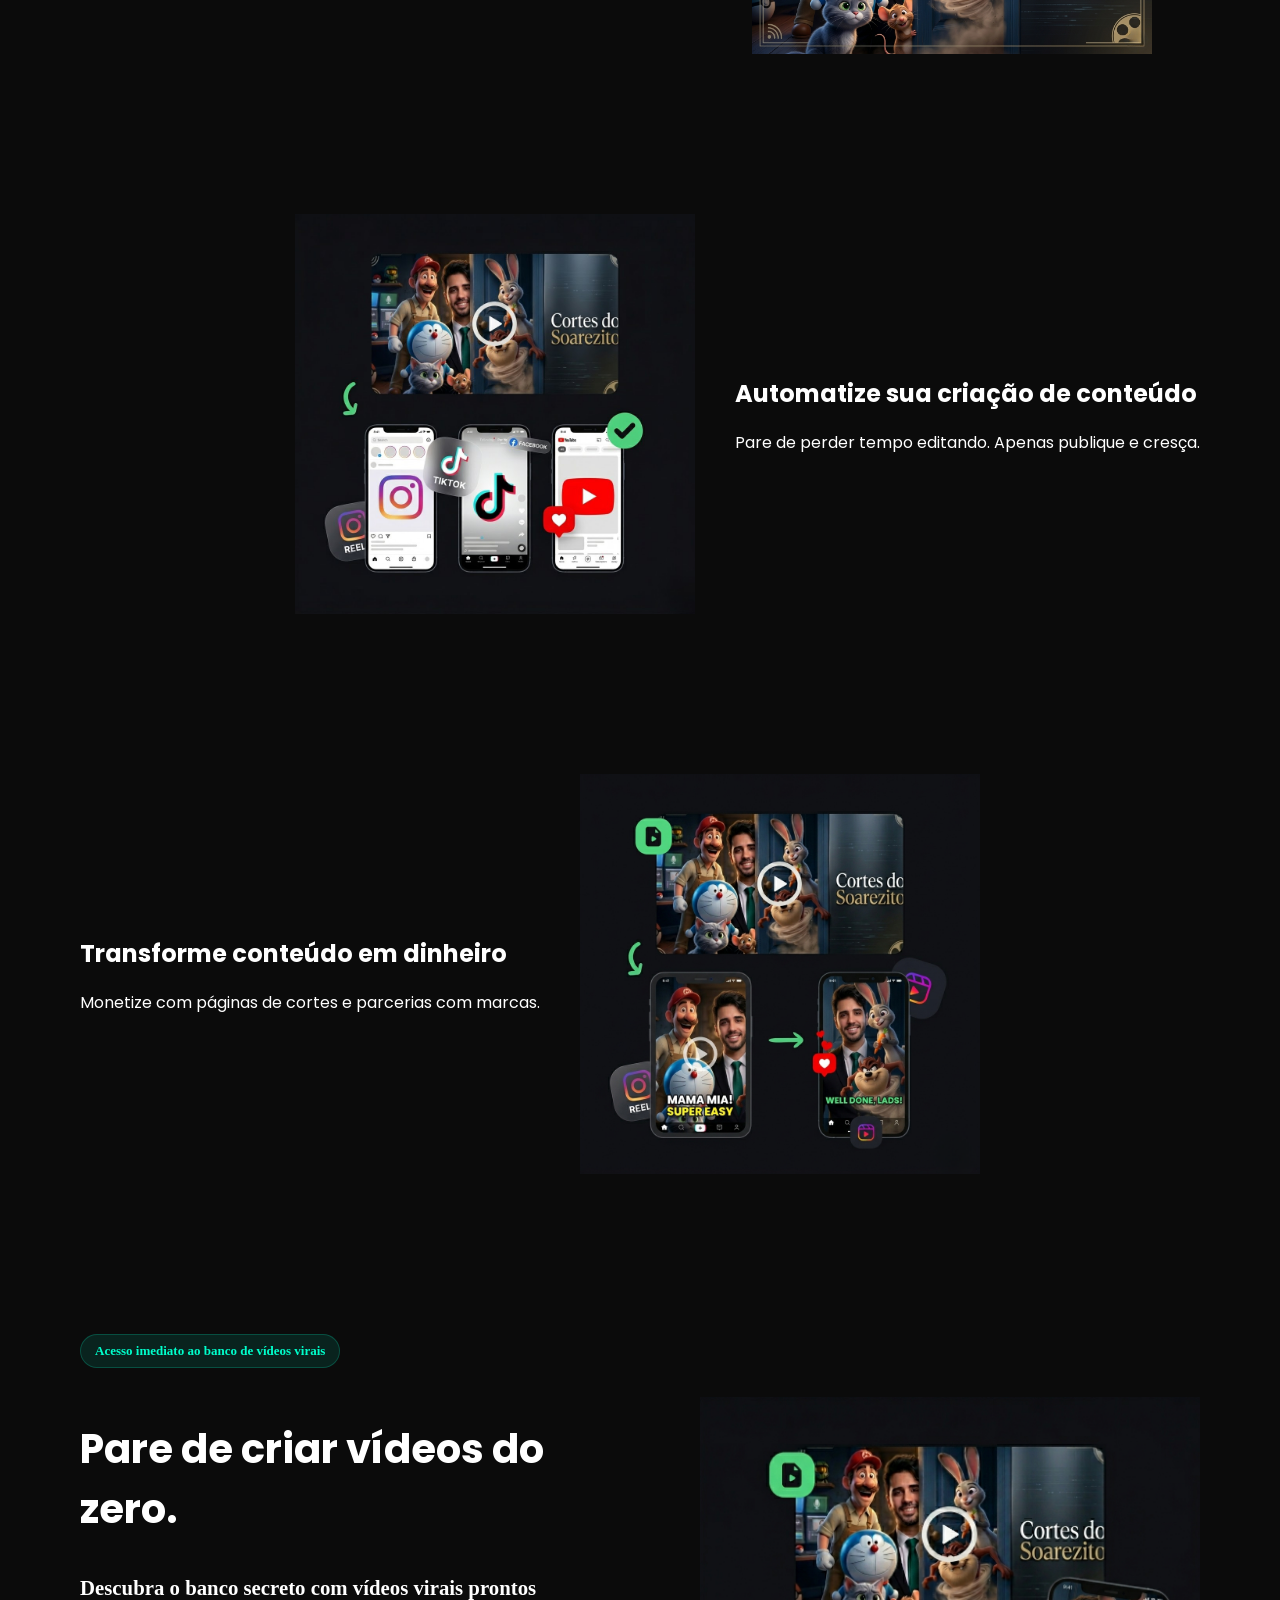
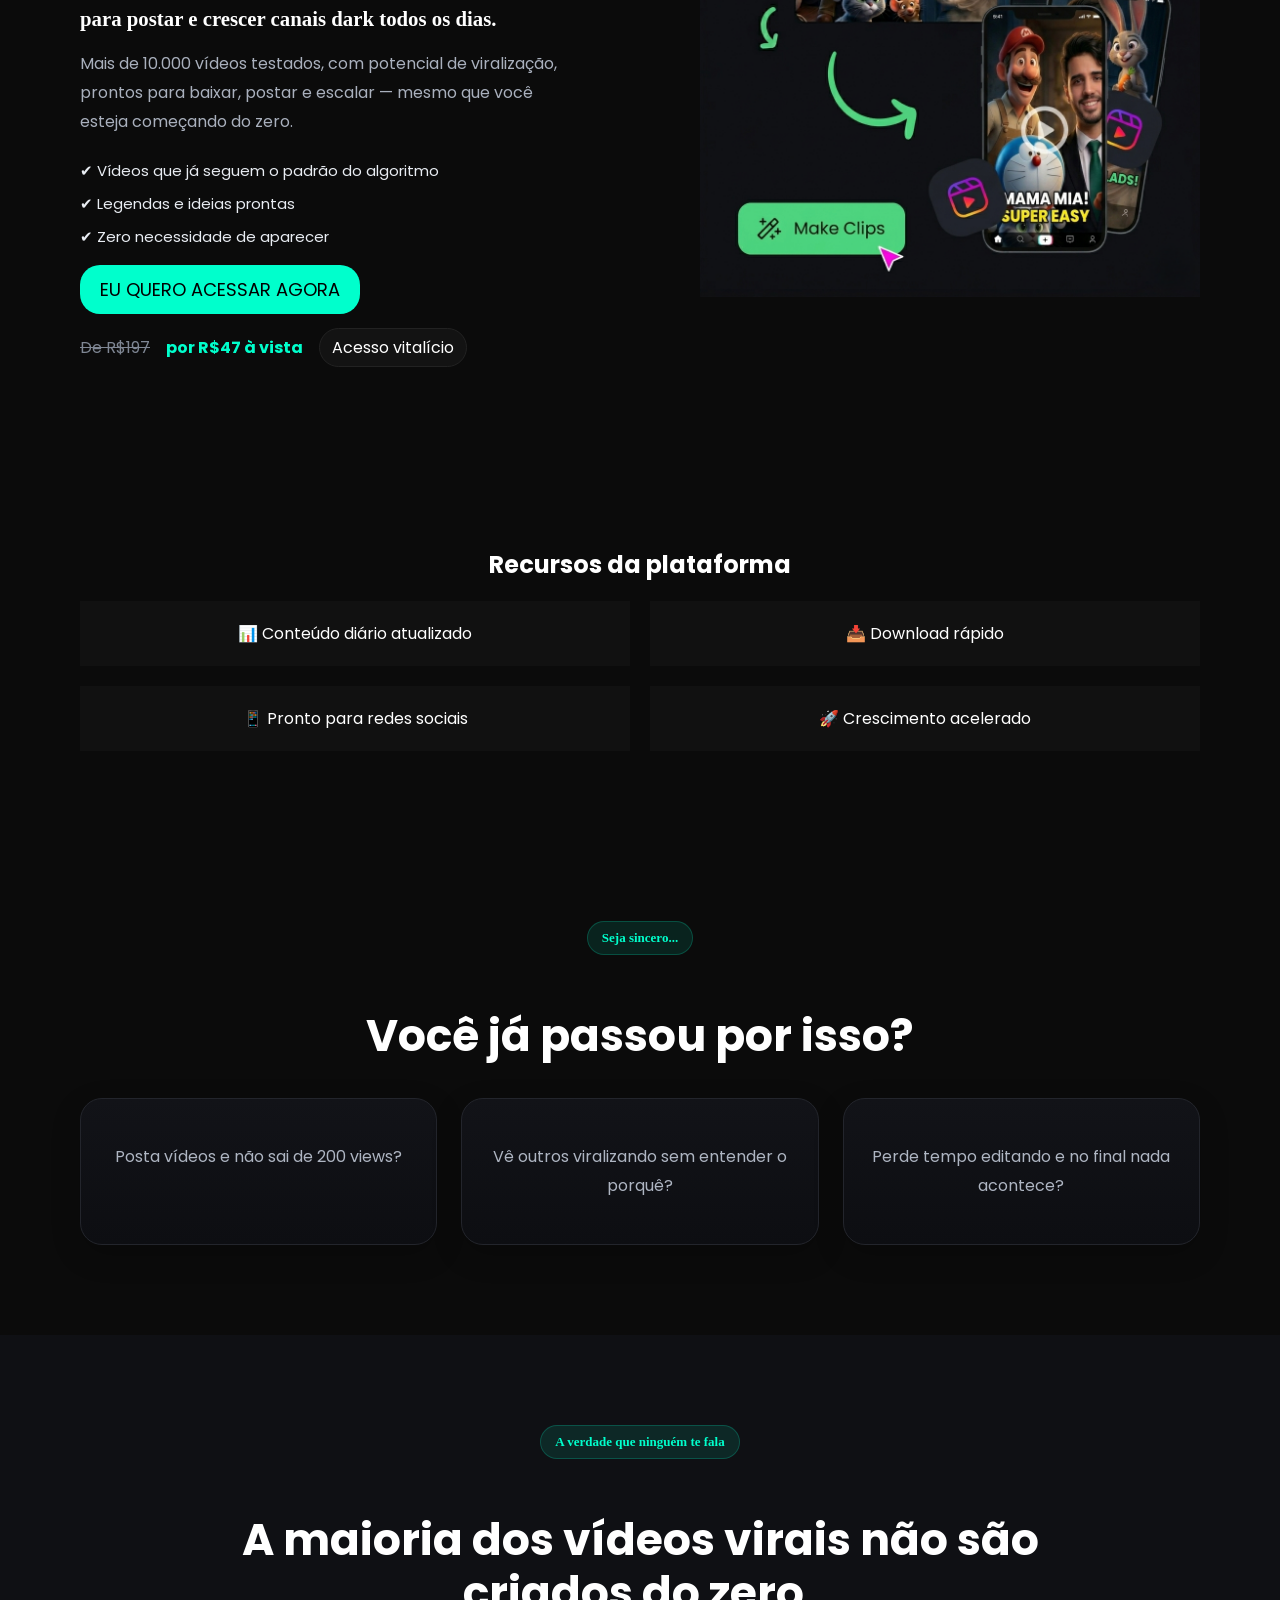
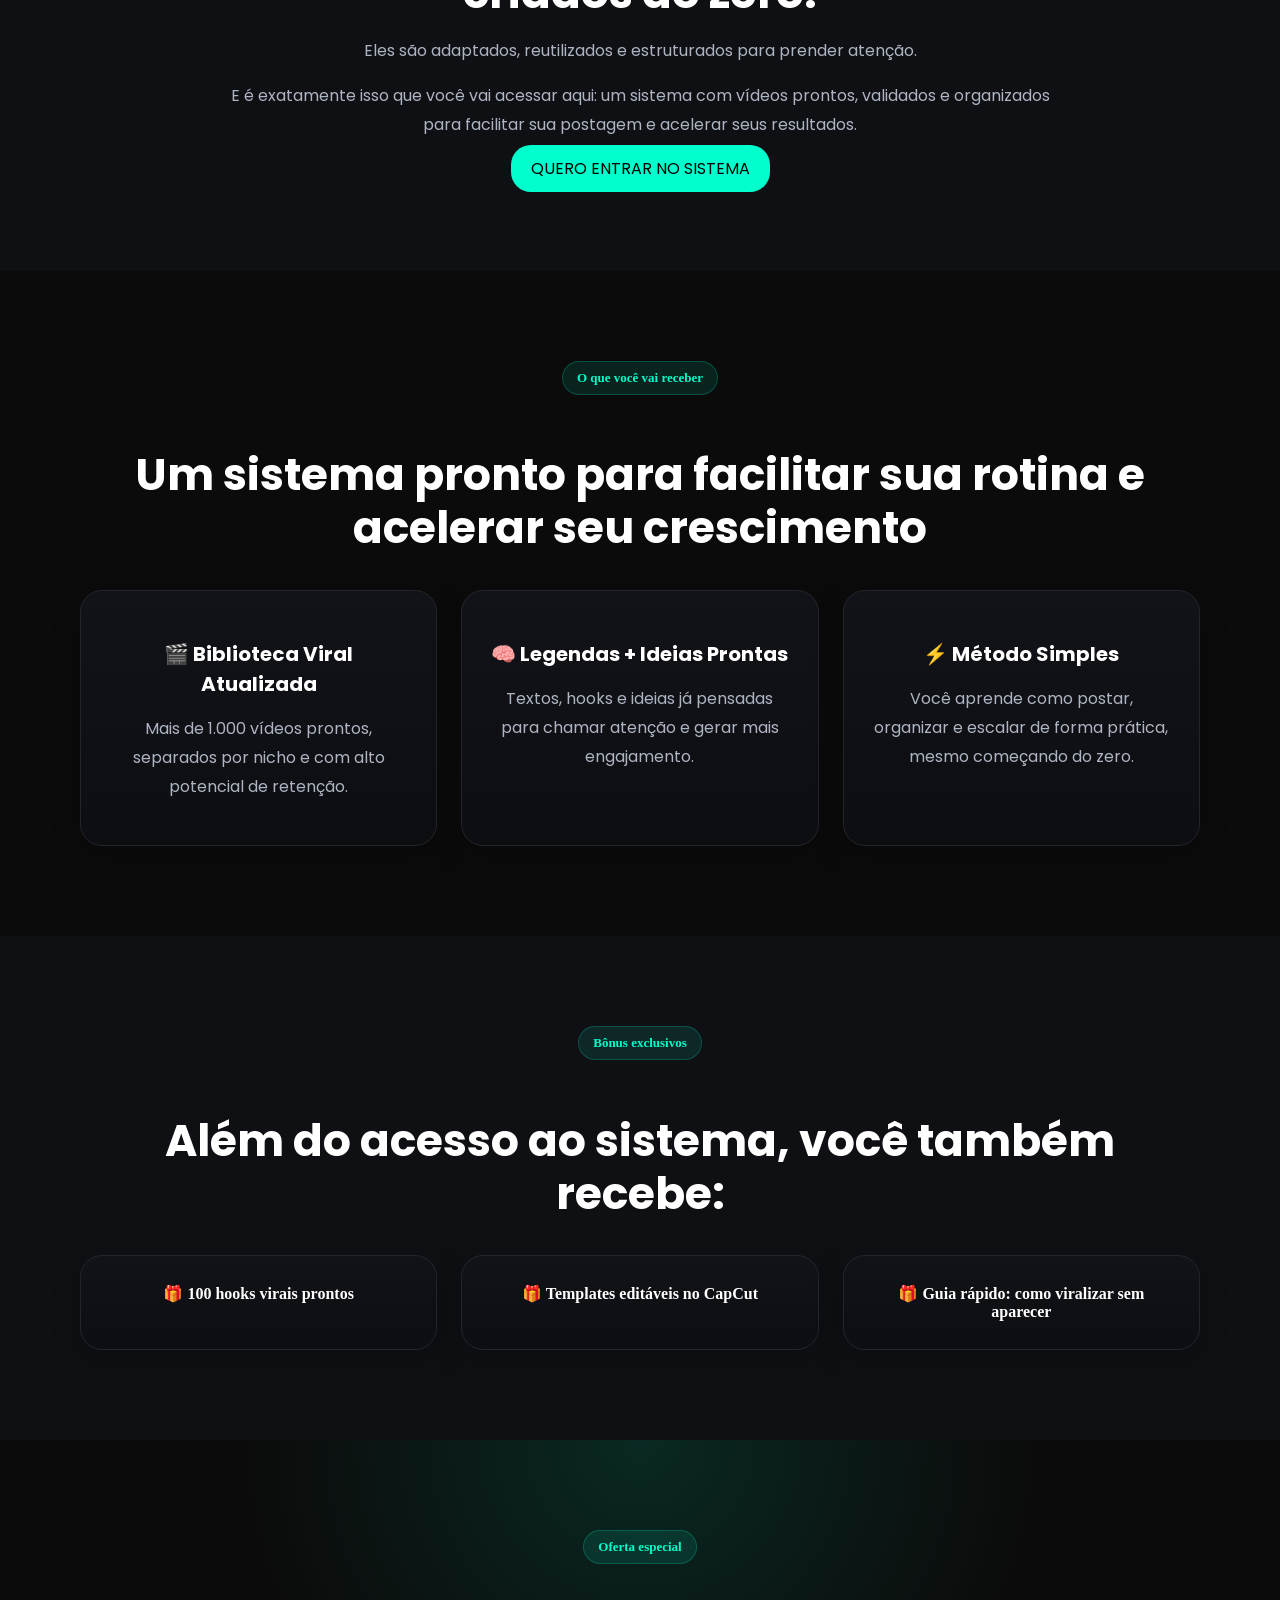
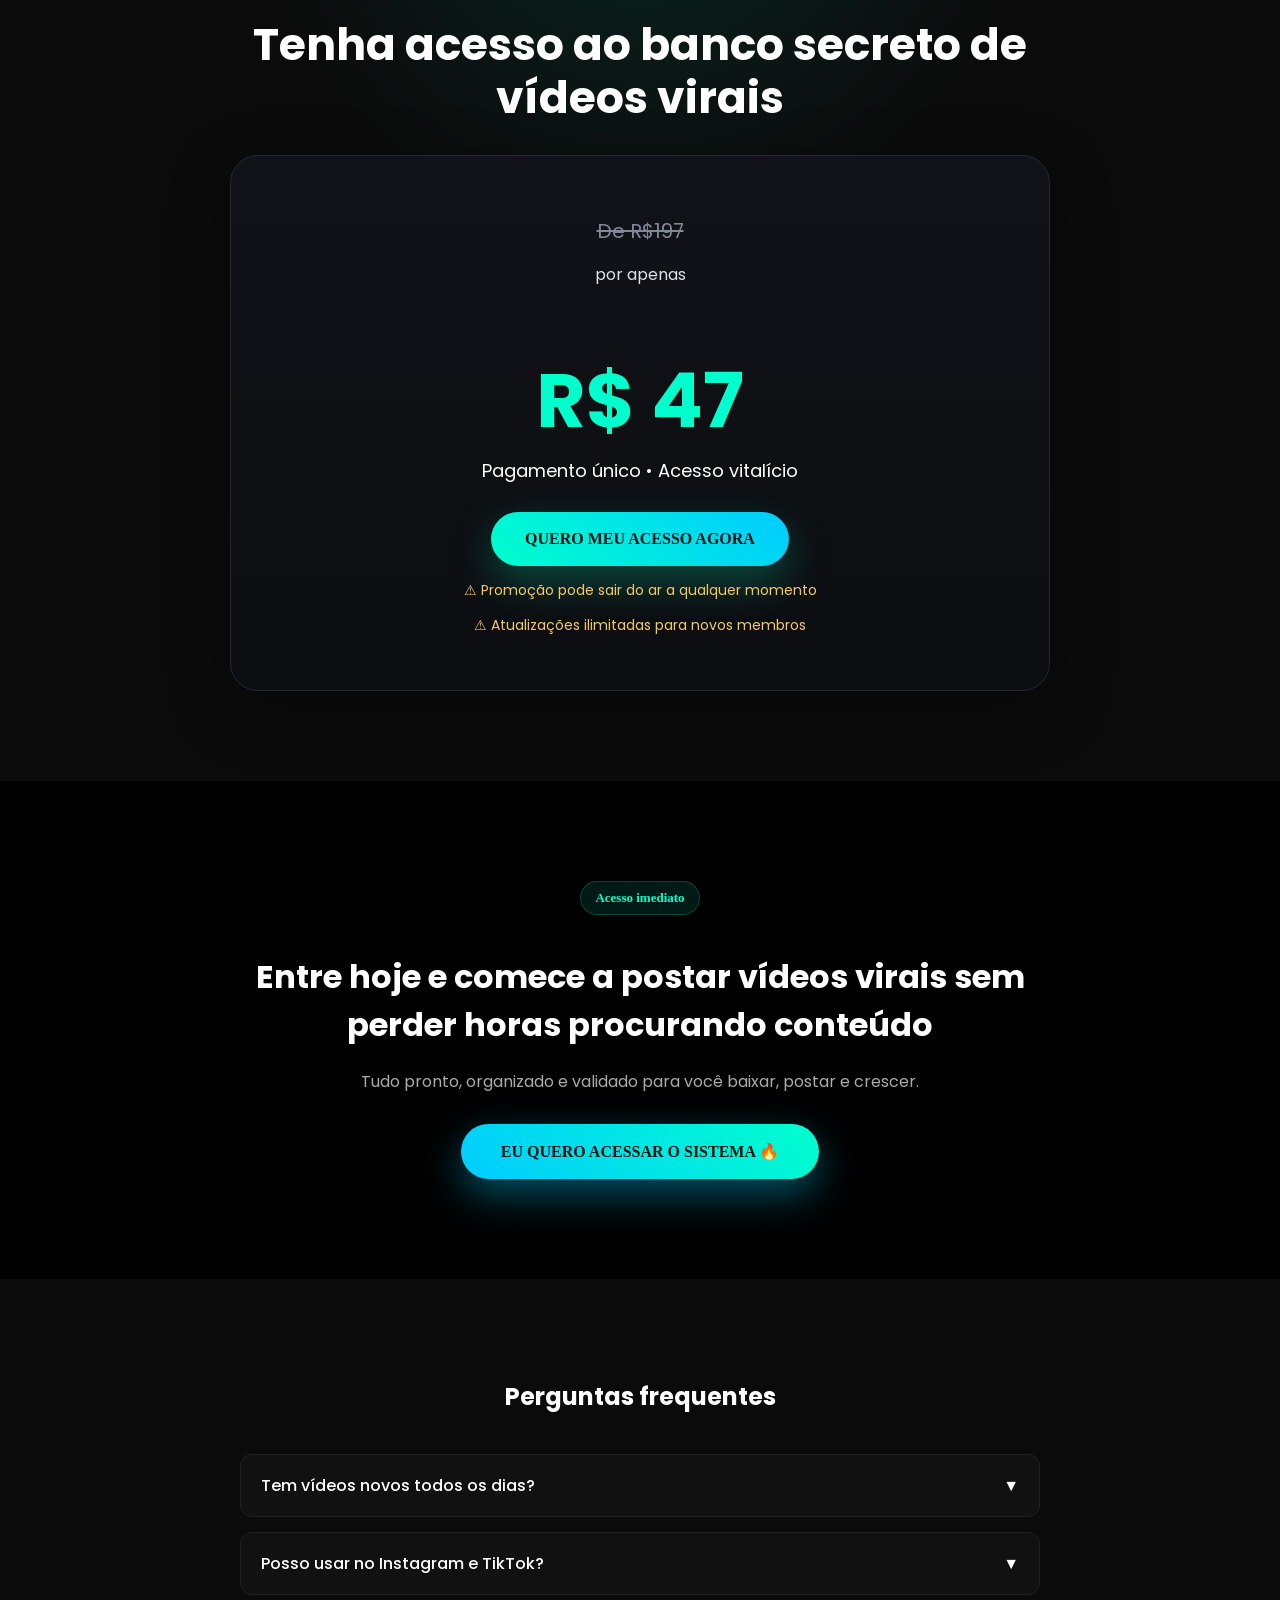
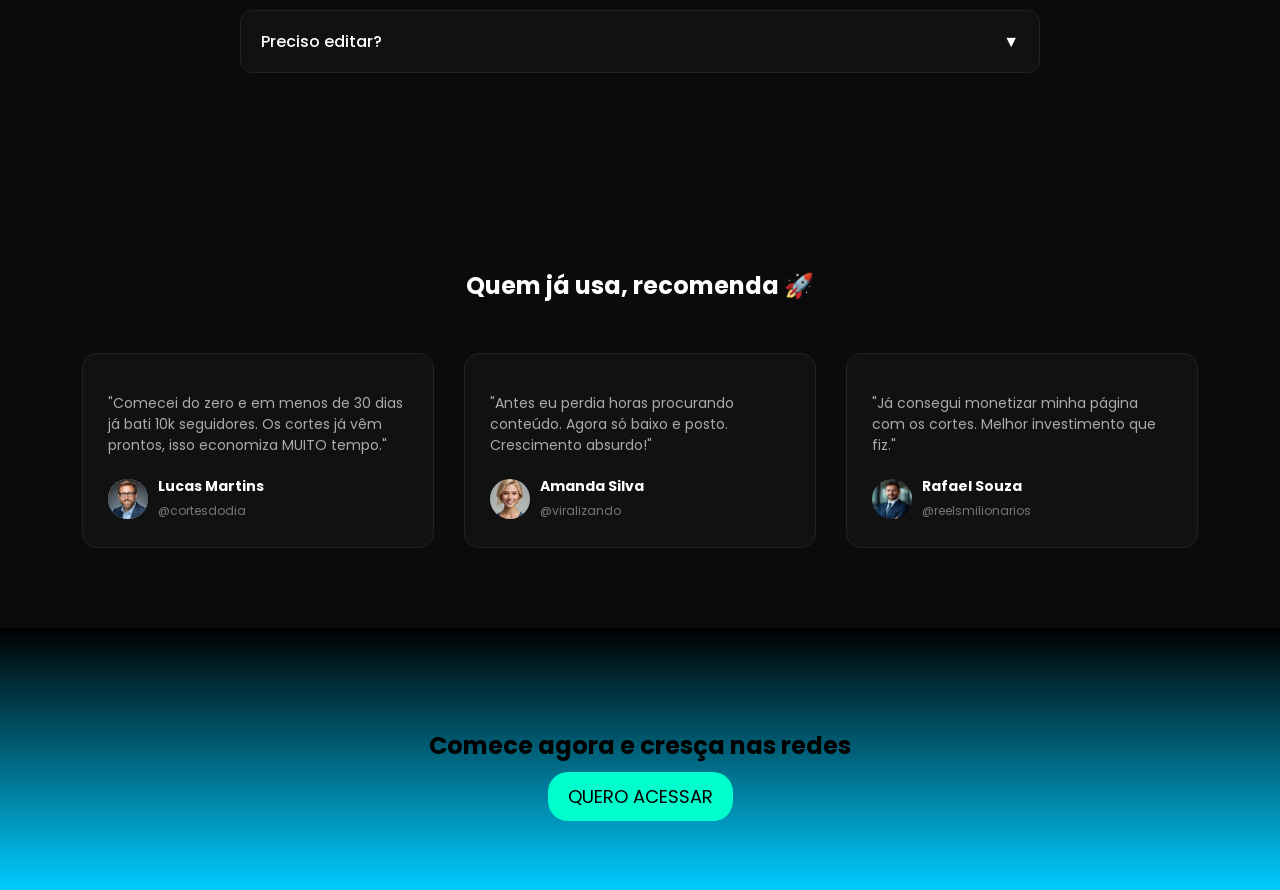
==== commit e9c02ee5: "Update purchase links to new URL" ====
--- a/index.html
+++ b/index.html
@@ -36,7 +36,7 @@
     </p>
 
  <div class="cta-box">
-  <a href="SEU_LINK_DE_COMPRA_AQUI" class="btn primary big pulse">
+  <a href="https://pay.cakto.com.br/3bw7iz5_851744" class="btn primary big pulse">
     EU QUERO CORTES 🔥
   </a>
   
@@ -331,7 +331,7 @@
     </div>
 
     <div class="cta-box">
-      <a href="SEU_LINK_DE_MEMBROS_AQUI" class="btn primary big pulse">
+      <a href="https://pay.cakto.com.br/3bw7iz5_851744" class="btn primary big pulse">
         EU QUERO ACESSAR AGORA
       </a>
     </div>
@@ -393,7 +393,7 @@
       E é exatamente isso que você vai acessar aqui: um sistema com vídeos prontos, validados e organizados para facilitar sua postagem e acelerar seus resultados.
     </p>
 
-    <a href="SEU_LINK_DE_MEMBROS_AQUI" class="btn primary">
+    <a href="https://pay.cakto.com.br/3bw7iz5_851744" class="btn primary">
       QUERO ENTRAR NO SISTEMA
     </a>
   </div>
@@ -444,7 +444,7 @@
       <p class="offer-price">R$ 47</p>
       <p class="offer-info">Pagamento único • Acesso vitalício</p>
 
-      <a href="SEU_LINK_DE_MEMBROS_AQUI" class="btn offer-btn">
+      <a href="https://pay.cakto.com.br/3bw7iz5_851744" class="btn offer-btn">
         QUERO MEU ACESSO AGORA
       </a>
 
@@ -467,7 +467,7 @@
       Tudo pronto, organizado e validado para você baixar, postar e crescer.
     </p>
 
-    <a href="SEU_LINK_DE_MEMBROS_AQUI" class="cta-btn-exclusive">
+    <a href="https://pay.cakto.com.br/3bw7iz5_851744" class="cta-btn-exclusive">
       EU QUERO ACESSAR O SISTEMA 🔥
     </a>
 
@@ -558,7 +558,7 @@
 <!-- 🚀 CTA FINAL -->
 <section class="cta">
   <h2>Comece agora e cresça nas redes</h2>
-  <a href="#" class="btn primary big">QUERO ACESSAR</a>
+  <a href="https://pay.cakto.com.br/3bw7iz5_851744" class="btn primary big">QUERO ACESSAR</a>
 </section>
 <div class="live-notification-exclusive" id="liveNotification">
   <div class="live-notification-avatar"></div>
@@ -569,4 +569,4 @@
 </div>
 <script src="js/script.js" defer></script>
 </body>
-</html>+</html>
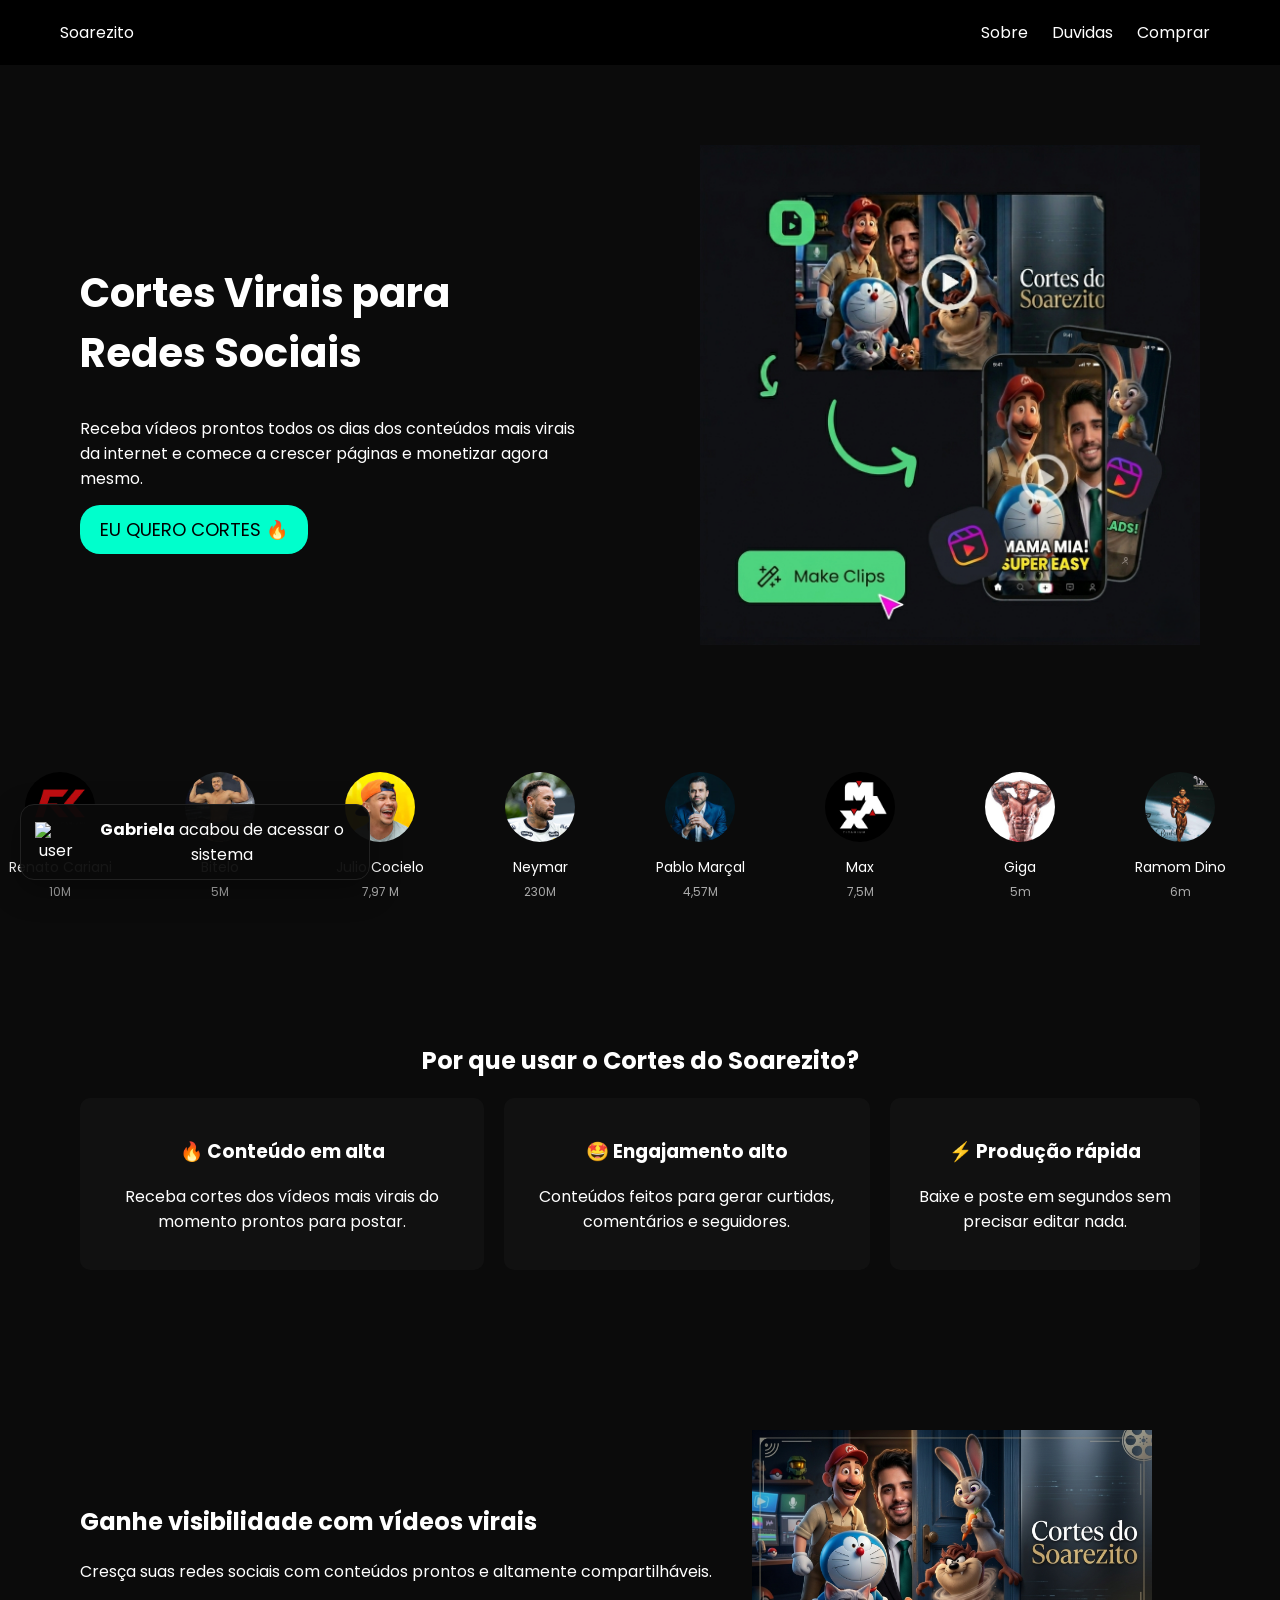
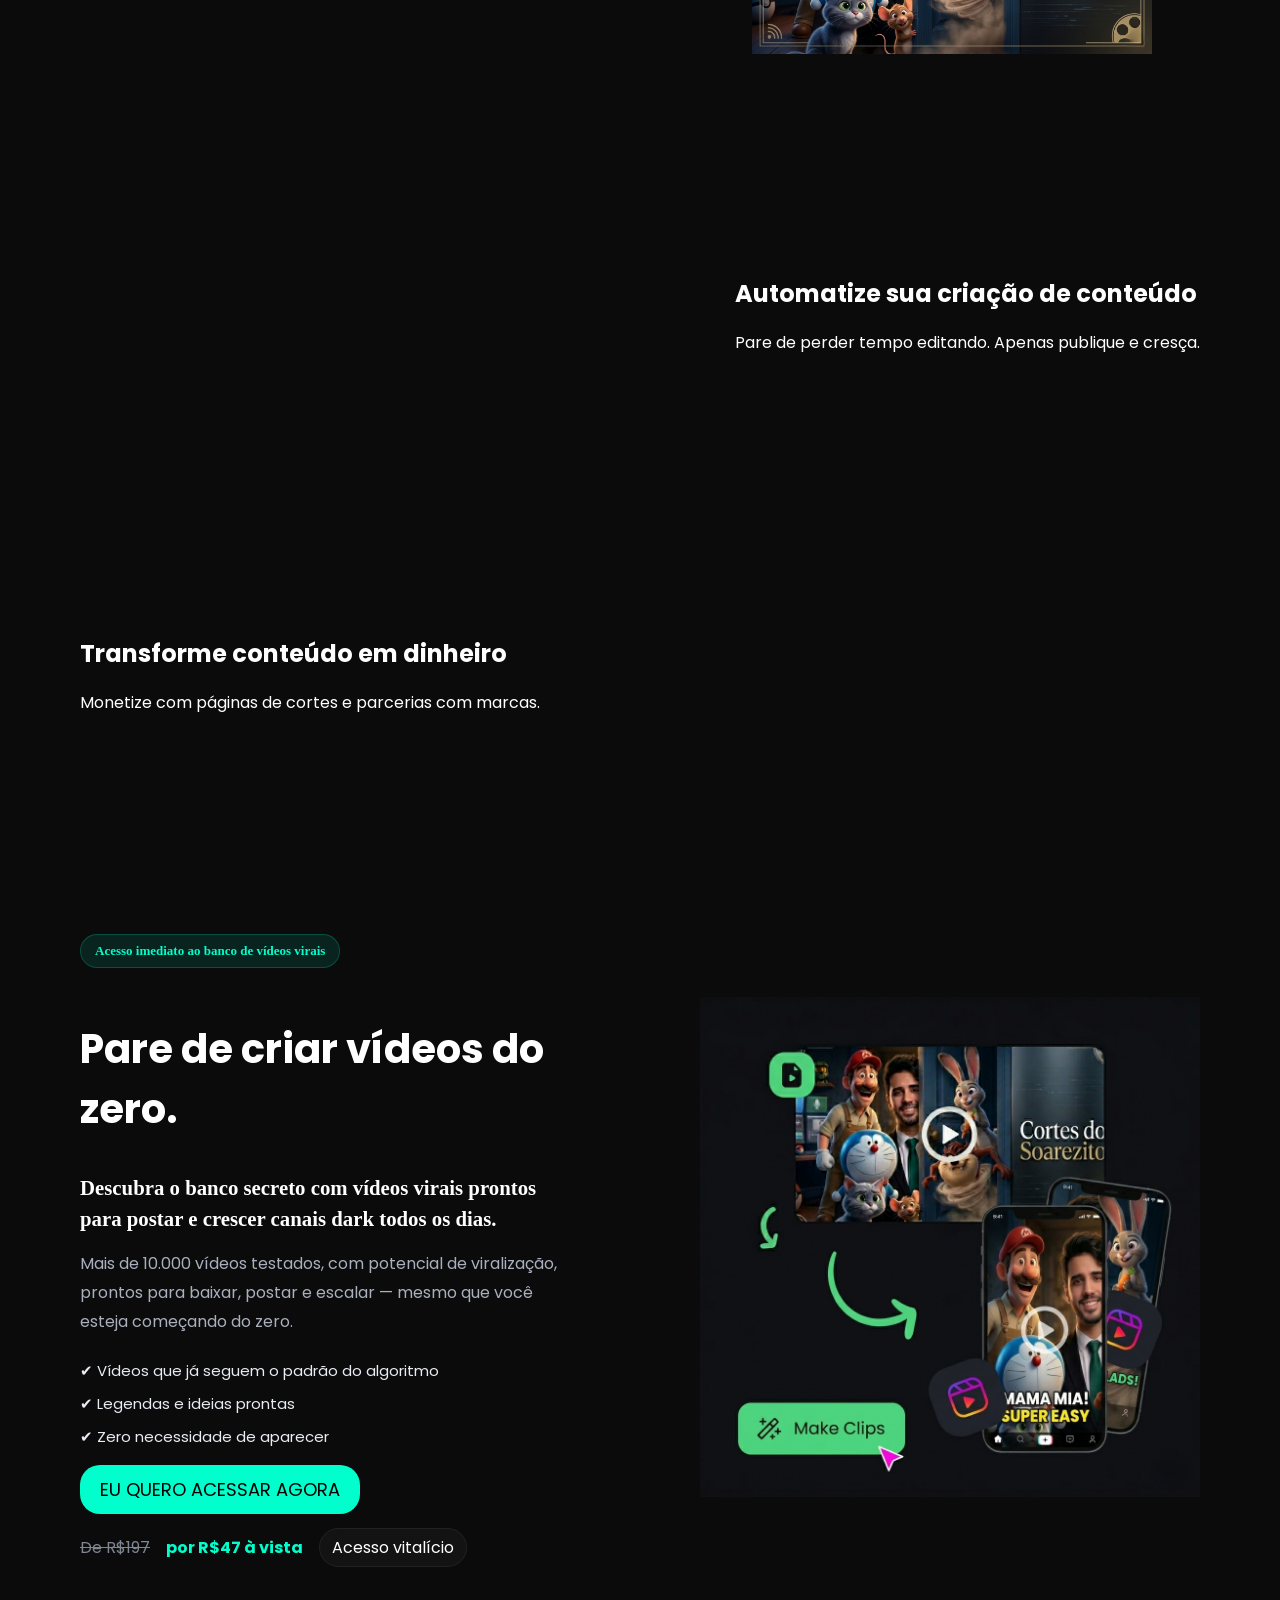
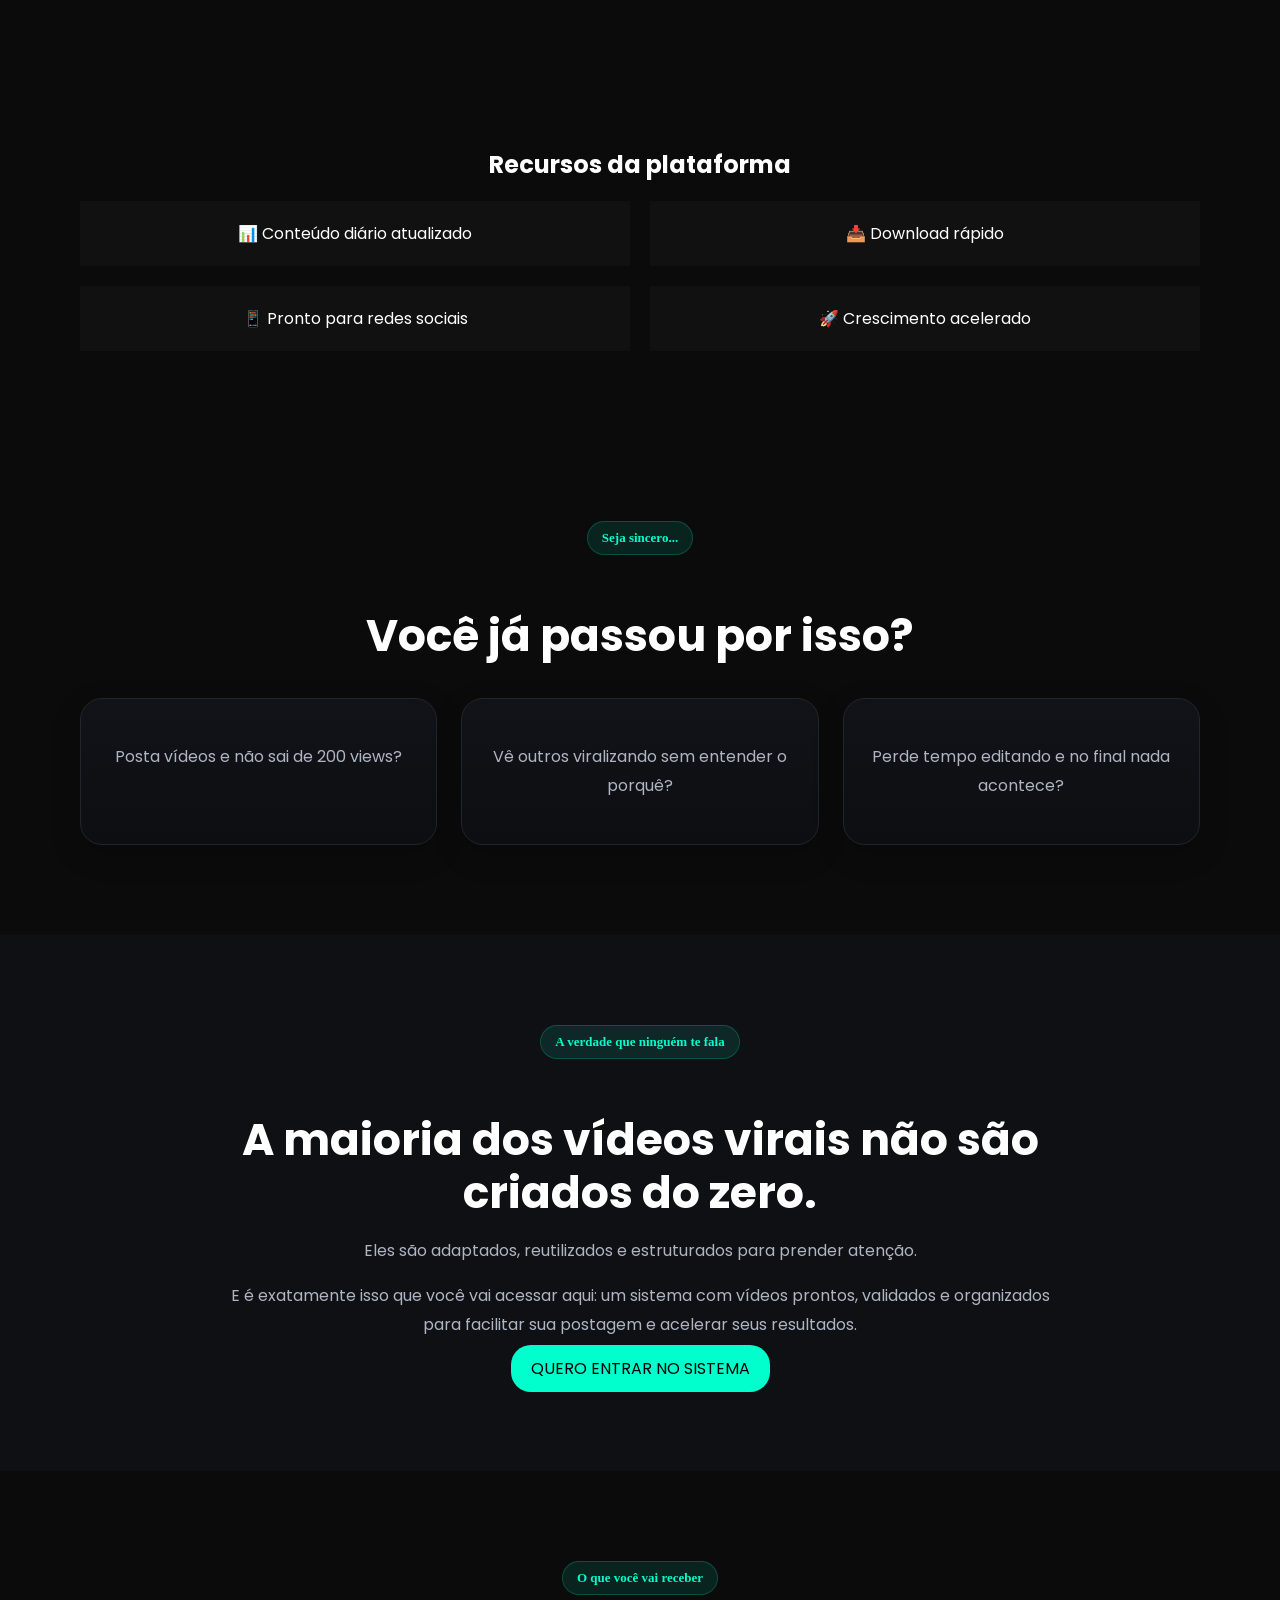
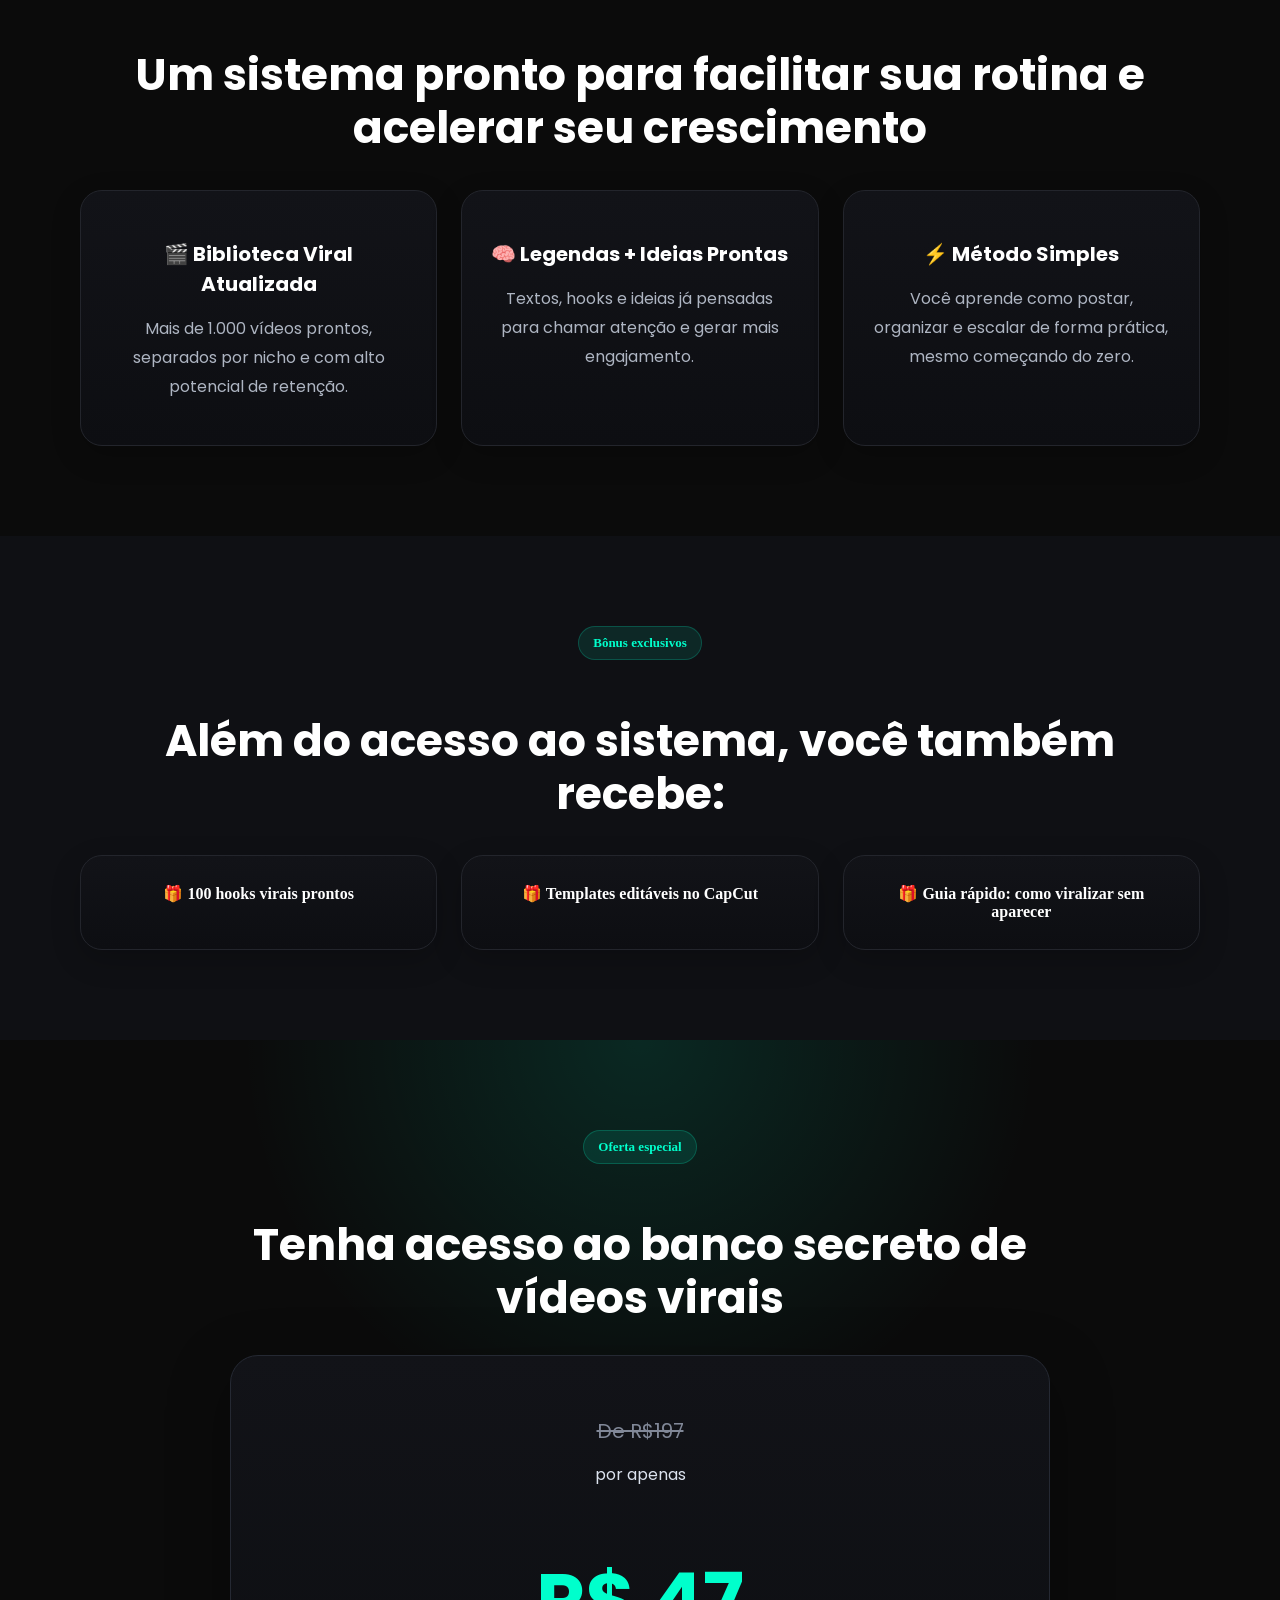
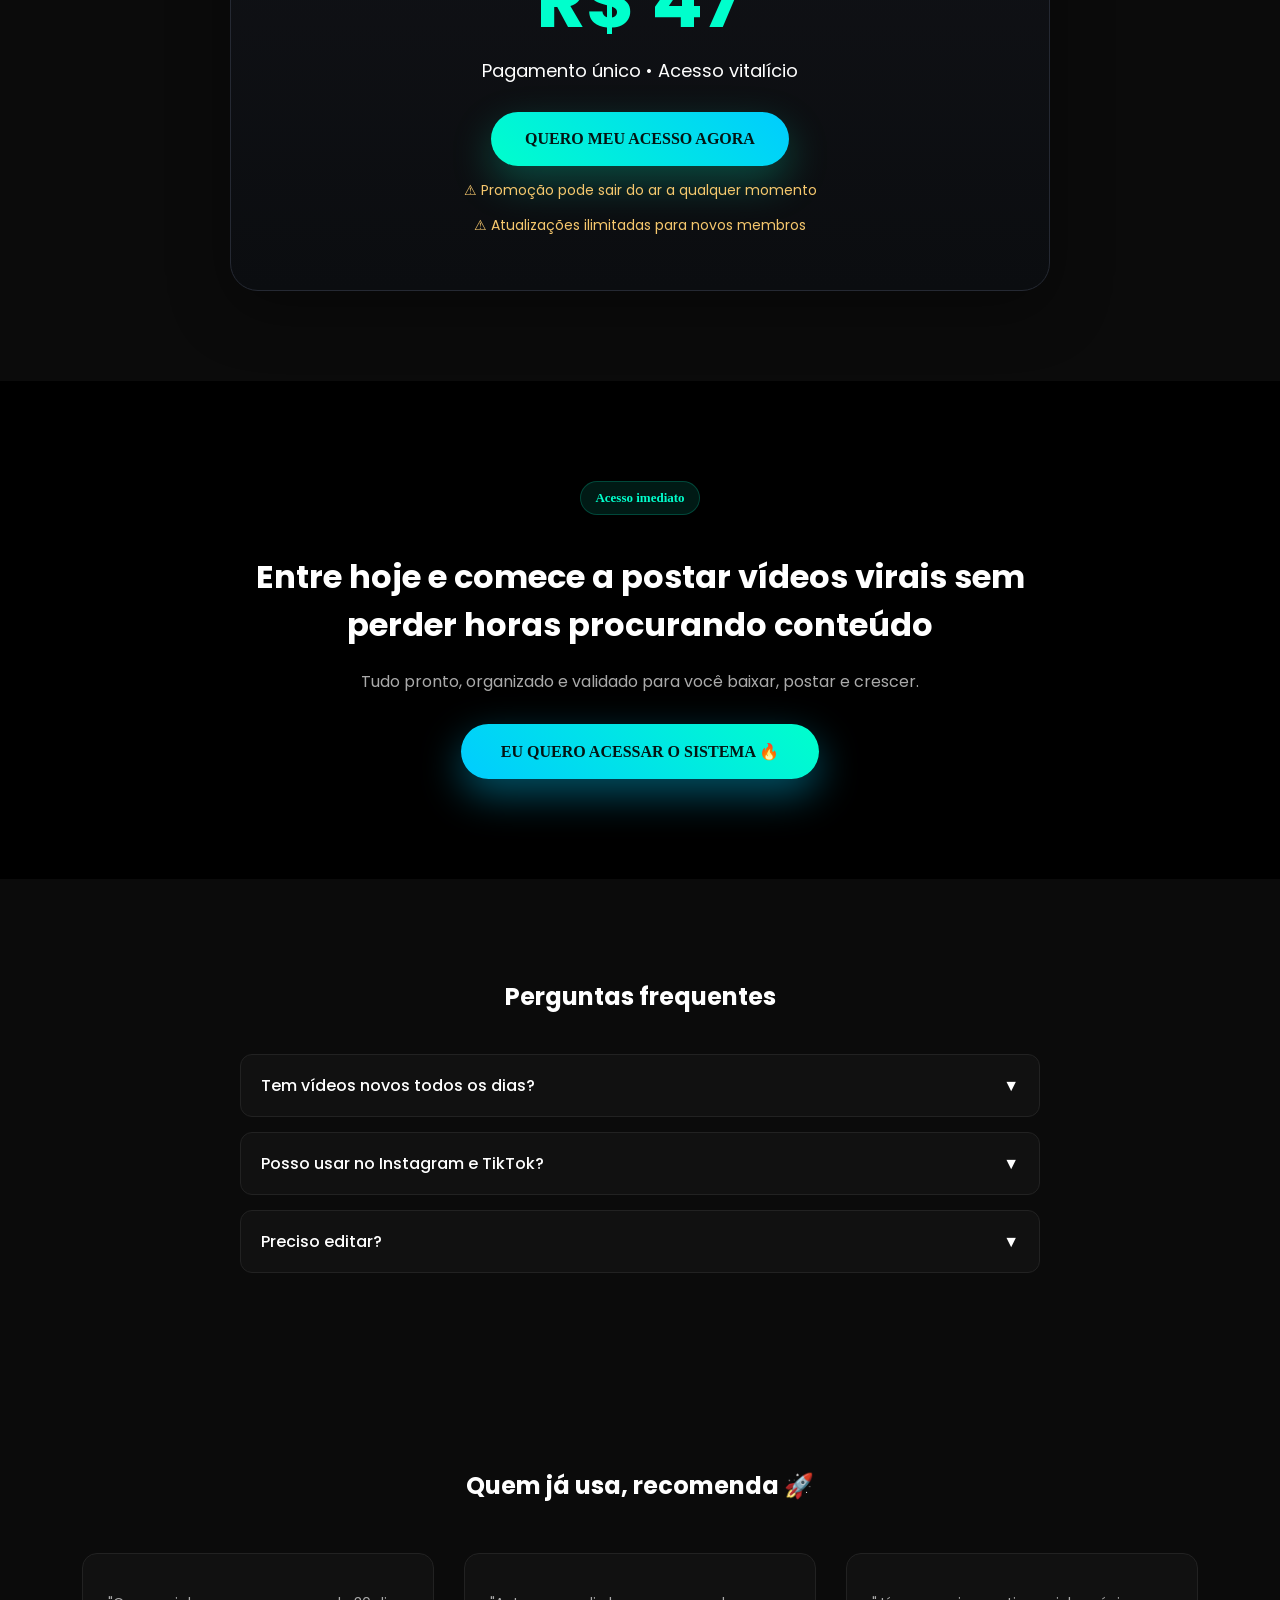
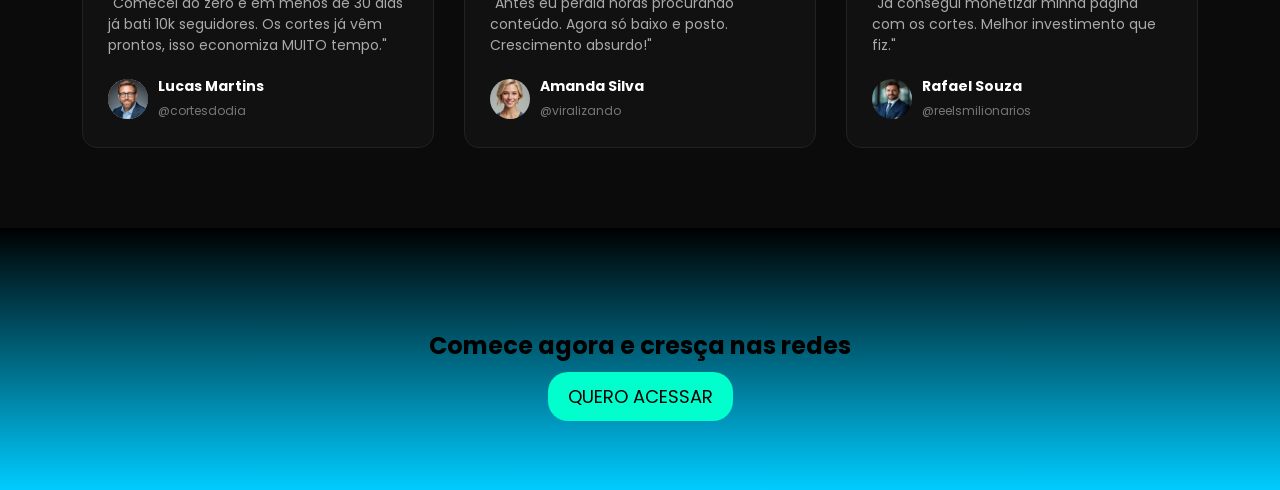
==== commit 01419fe3: "ajuste video" ====
--- a/index.html
+++ b/index.html
@@ -296,7 +296,11 @@
       Pare de perder tempo editando. Apenas publique e cresça.
     </p>
   </div>
-  <img src="img/cortesimagemdivulgação.jpg" alt="">
+
+  <video class="split-video" autoplay muted loop playsinline >
+    <source src="video/WhatsApp Video 2026-04-22 at 11.51.18.mp4" type="video/mp4">
+    Seu navegador não suporta vídeo.
+  </video>
 </section>
 
 <section class="split">
@@ -306,7 +310,13 @@
       Monetize com páginas de cortes e parcerias com marcas.
     </p>
   </div>
-  <img src="img/cortenovo.png" alt="">
+
+  <video class="split-video" autoplay muted loop playsinline>
+    <source src="video/WhatsApp Video 2026-04-22 at 11.44.56.mp4" type="video/mp4">
+    Seu navegador não suporta vídeo.
+  </video>
+
+</section>
 <!-- seção de informções e venda -->
   
 </section>
--- a/style.css
+++ b/style.css
@@ -729,6 +729,15 @@
 .deliver-section .container,
 .bonus-section .container {
   text-align: center;
+}.split-video {
+  width: 400px;
+  border-radius: 15px;
+  object-fit: cover;
+}@media (max-width: 900px) {
+  .split-video {
+    width: 100%;
+    max-width: 300px;
+  }
 }
 
 /* RESPONSIVE */
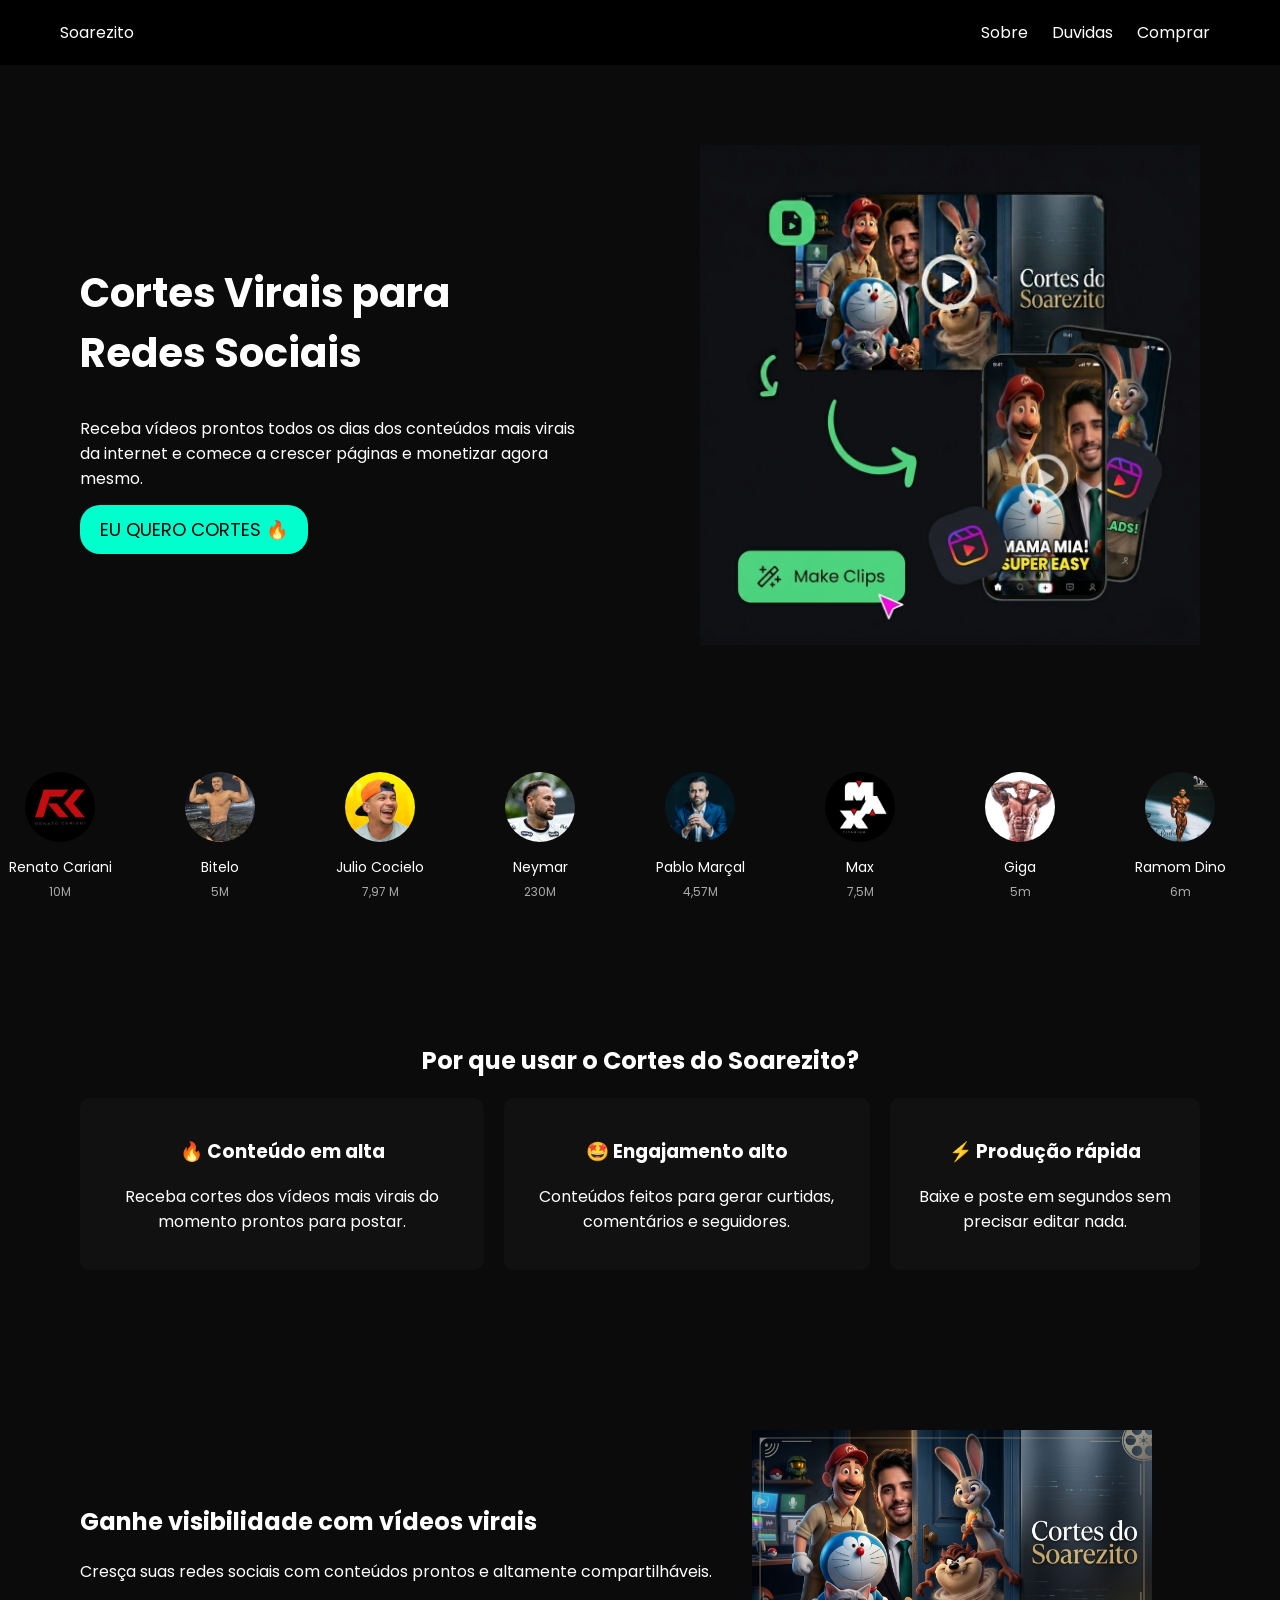
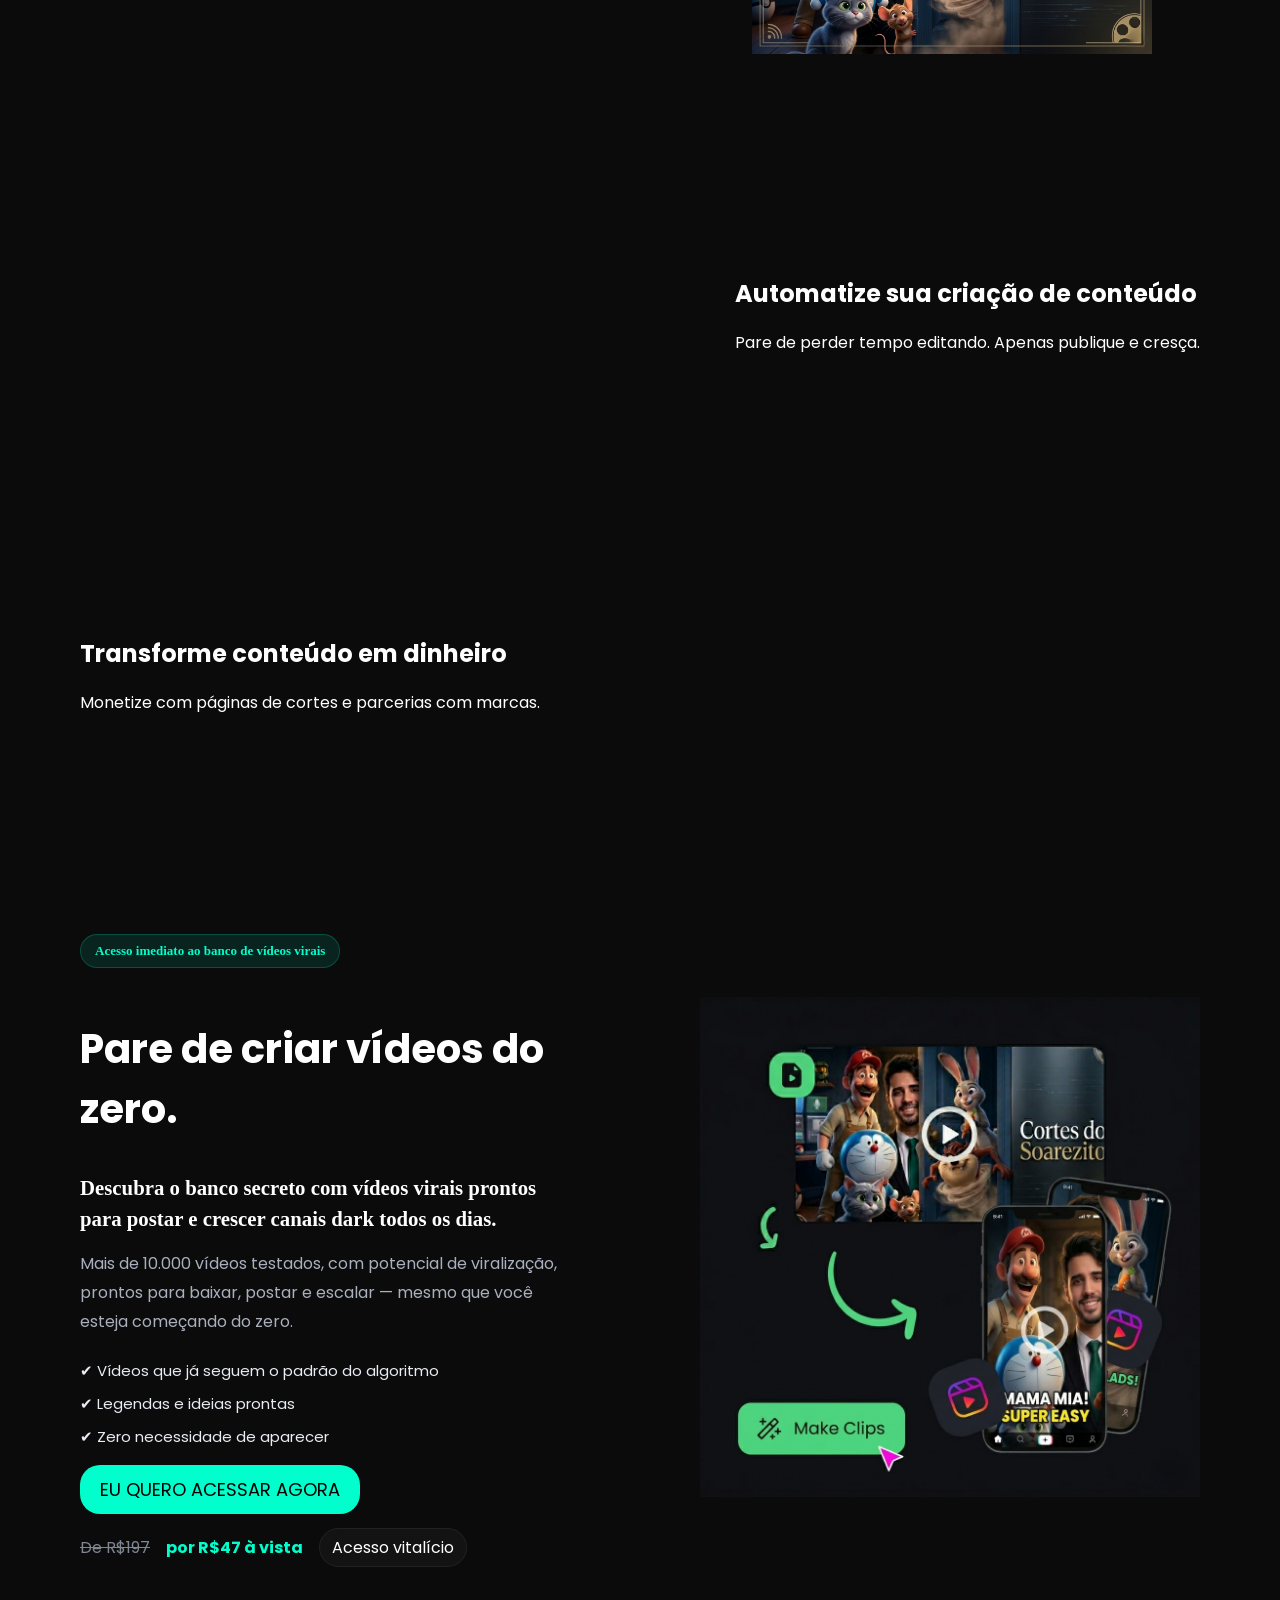
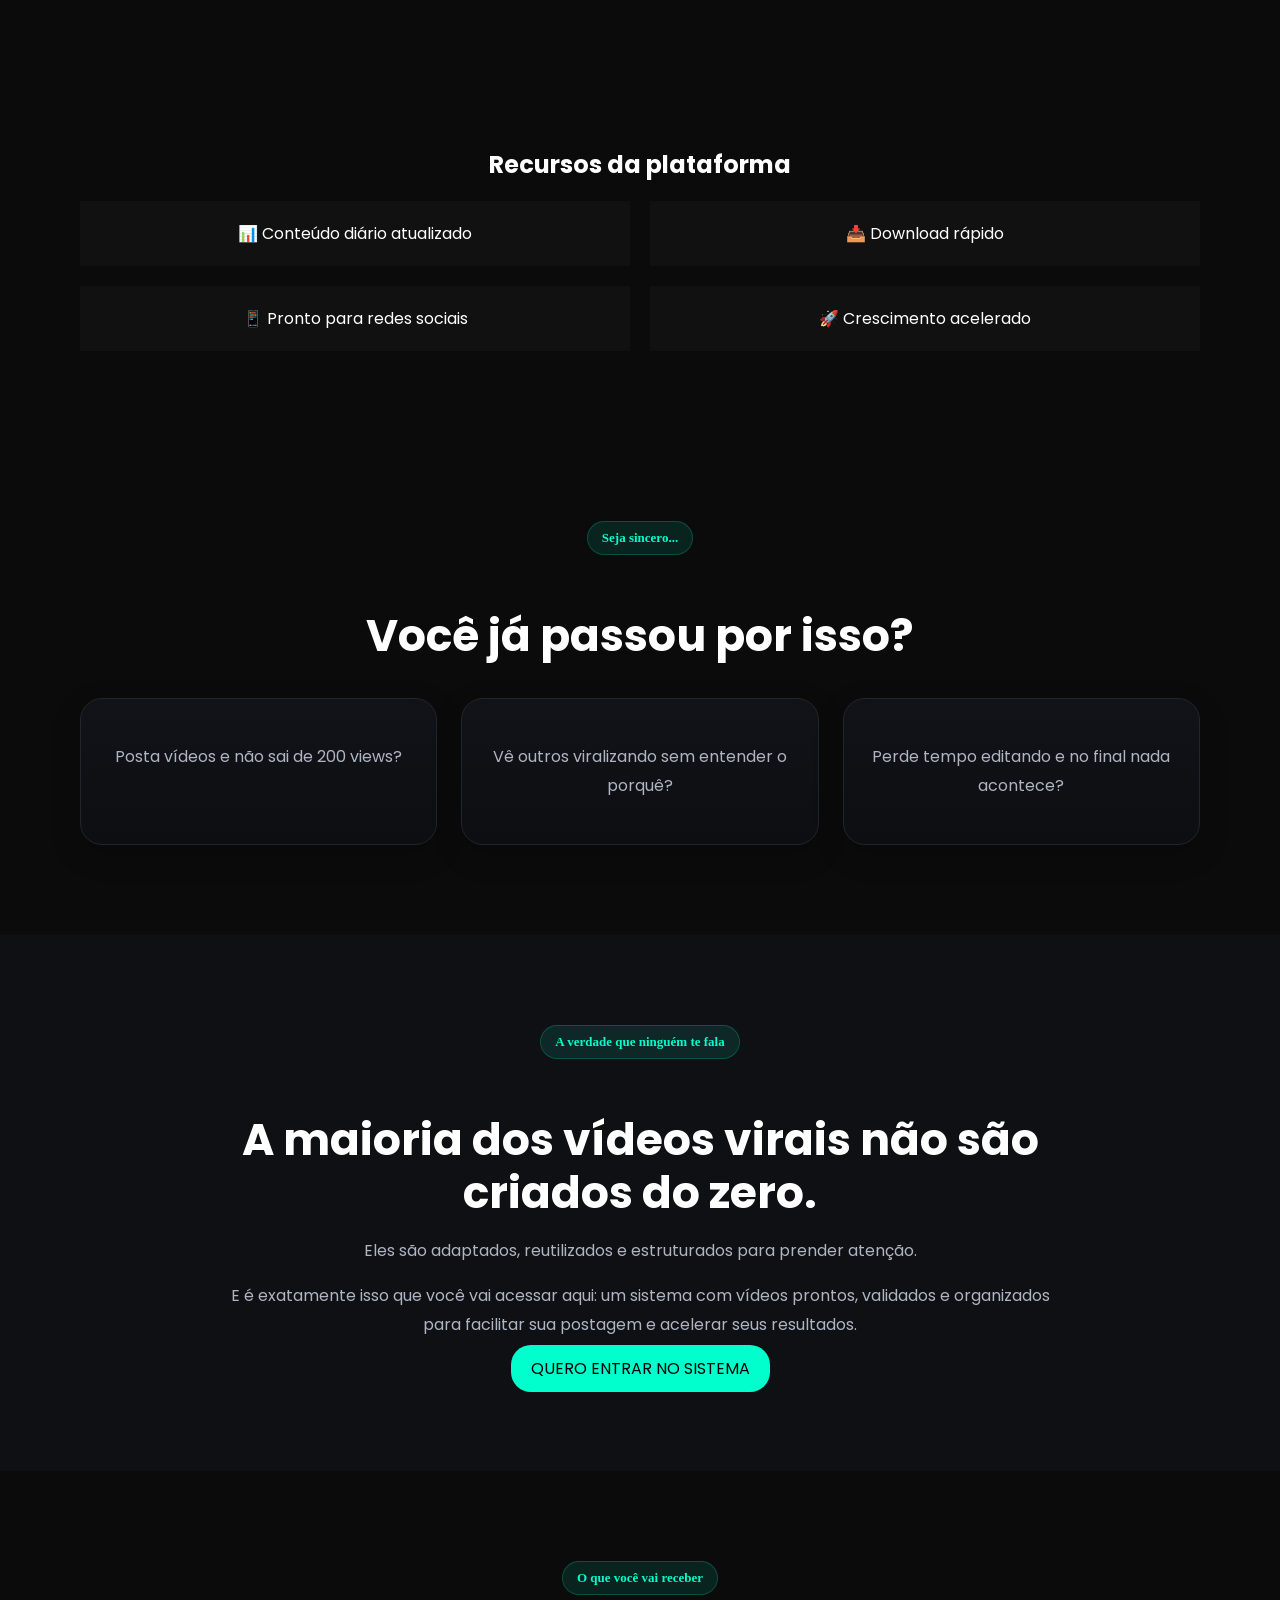
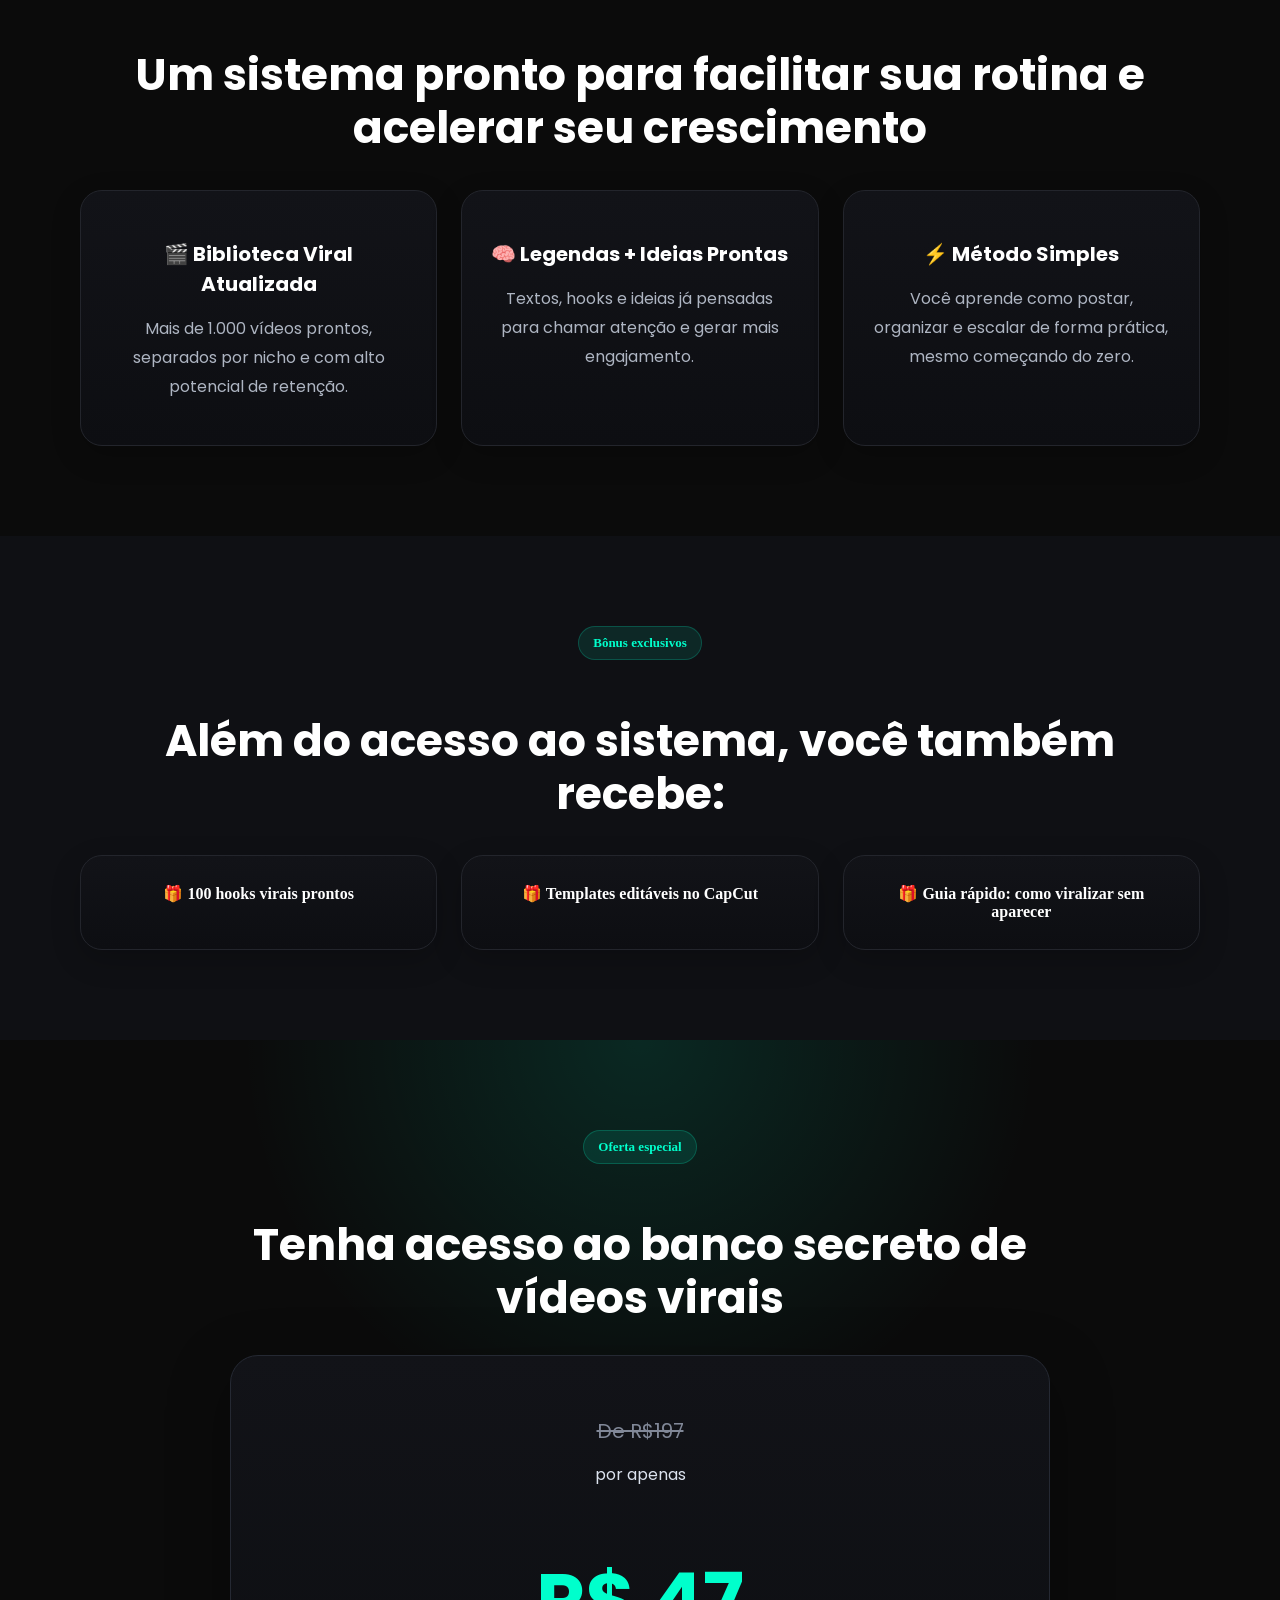
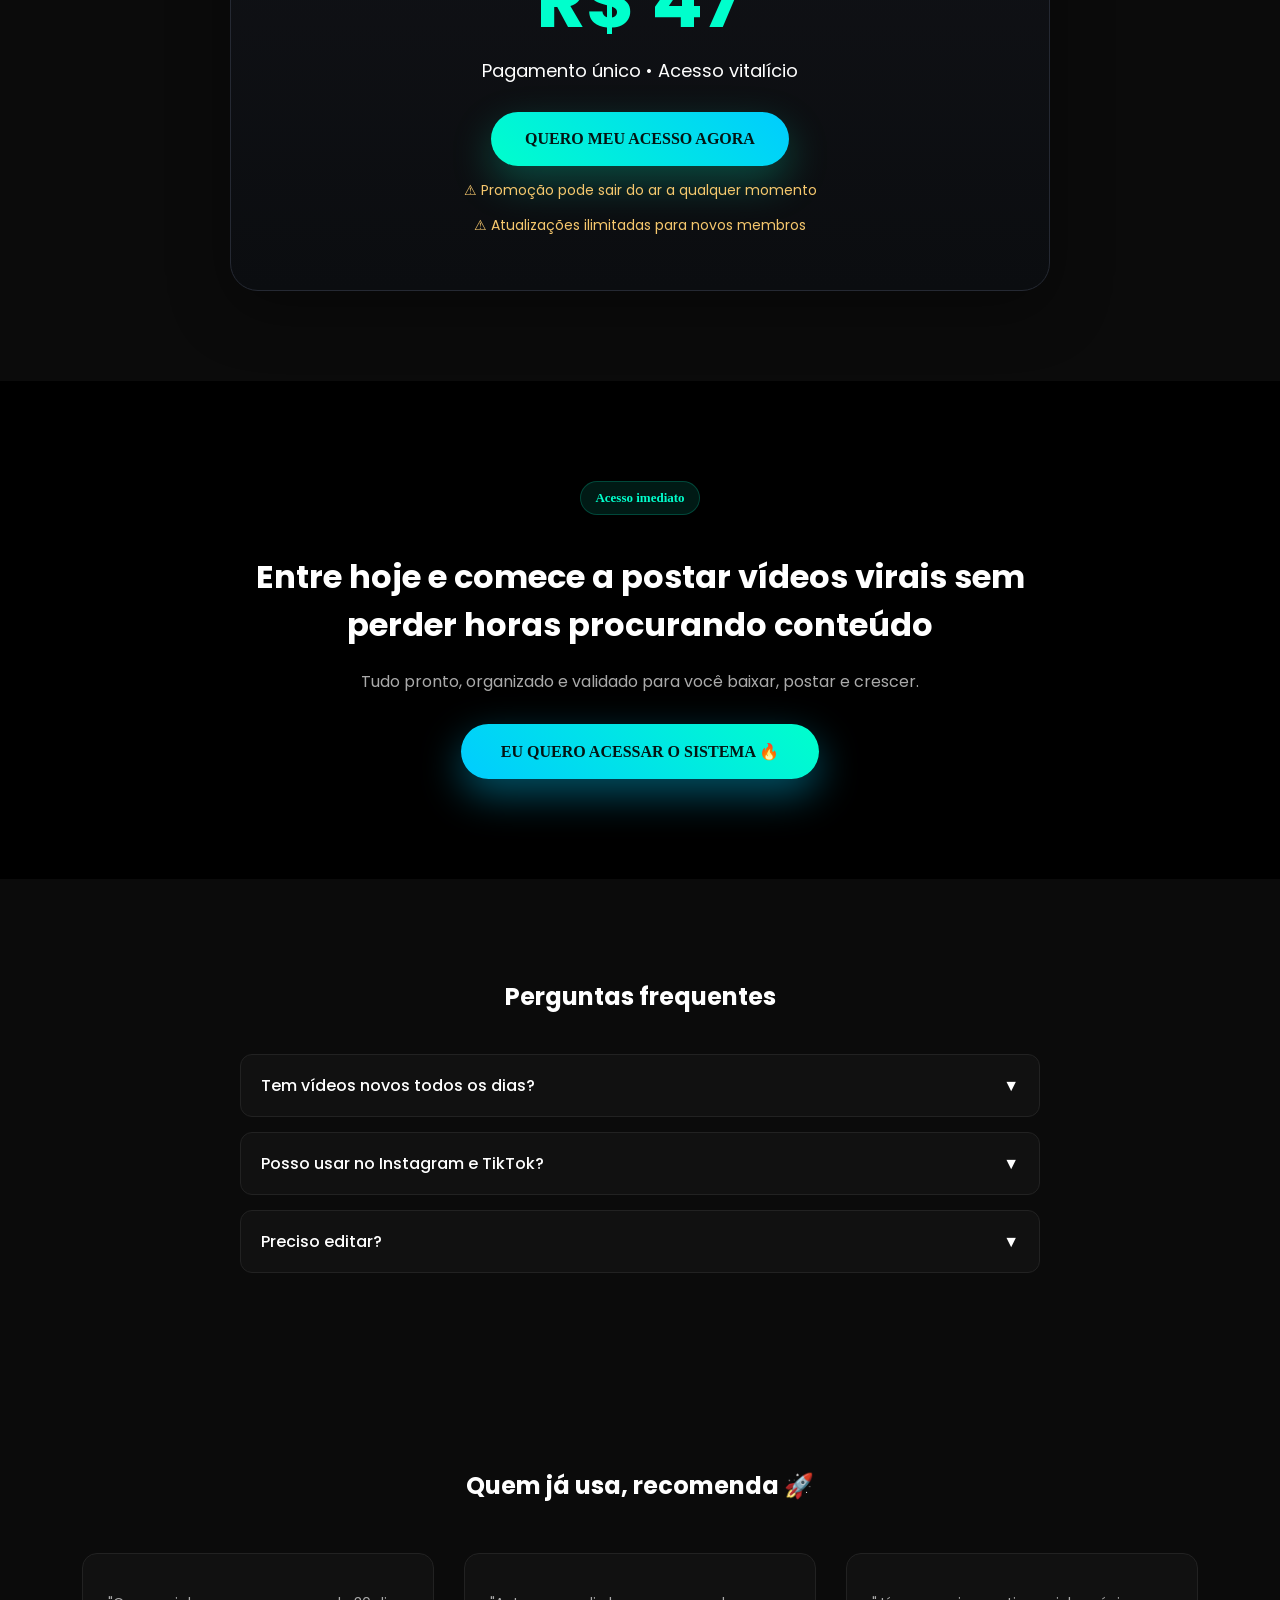
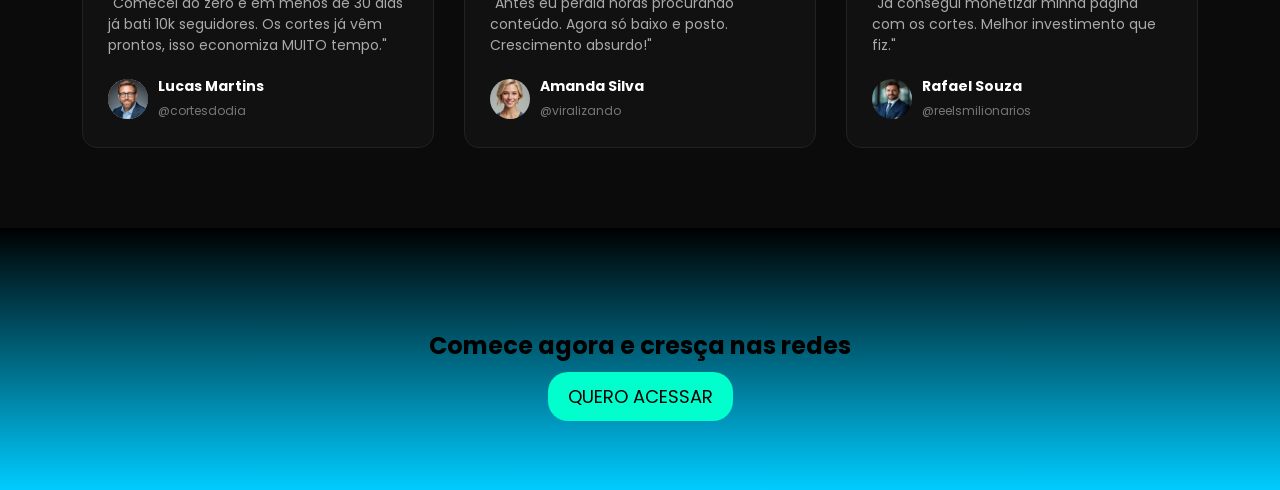
==== commit 7b4eaa64: "ajuste notificação" ====
--- a/index.html
+++ b/index.html
@@ -558,7 +558,7 @@
   </div>
 <!-- 🔔 NOTIFICAÇÃO DE PROVA SOCIAL -->
 <div class="live-notification-exclusive" id="liveNotification">
-  <img src="img/user1.jpg" alt="user">
+
   <div class="live-text">
     <strong id="liveName">João</strong>
     <span>acabou de acessar o sistema</span>
